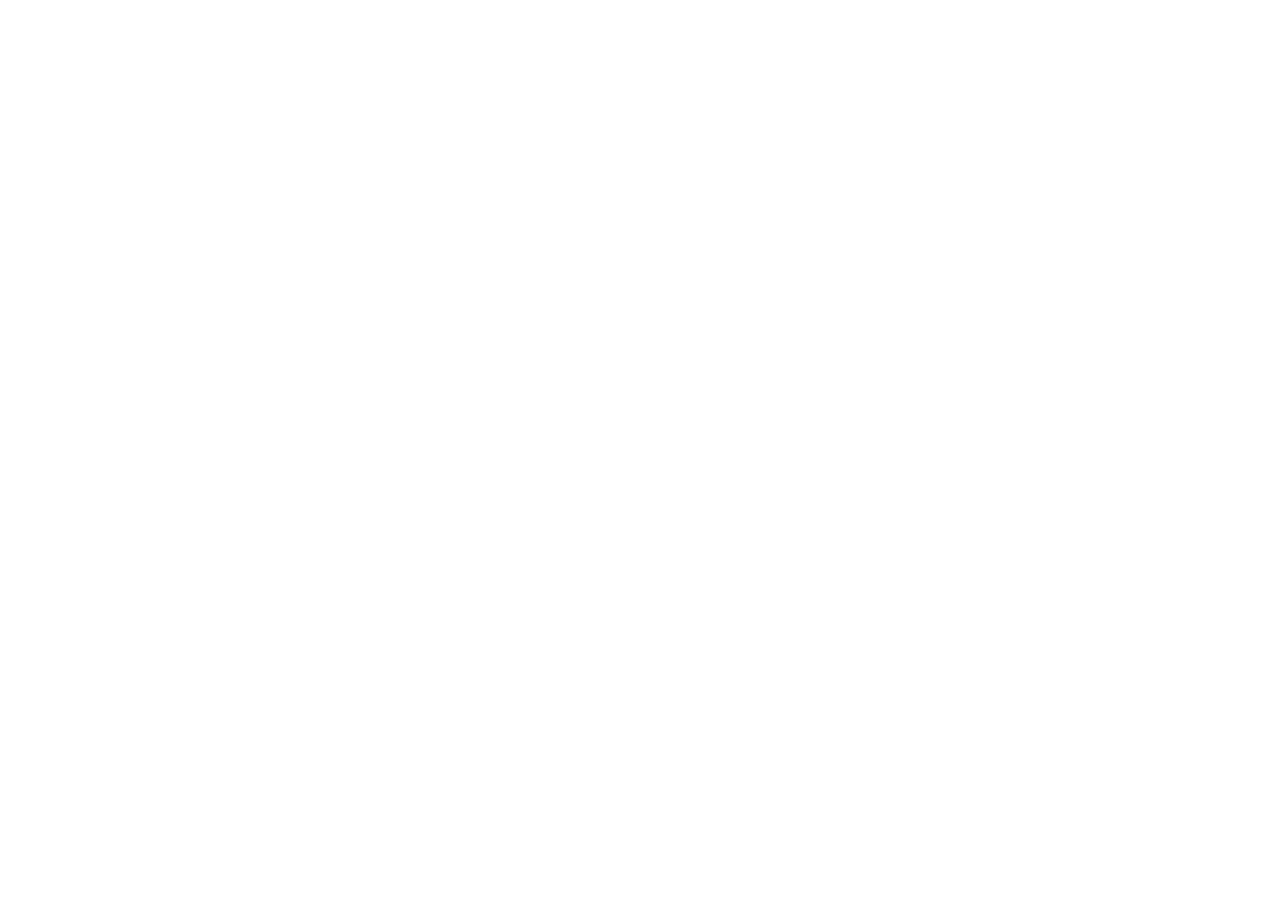
==== index.html @ 7d55d37f "COMMIT1:Initialisation du projet, creation de l'arborescence et des structures HTML" ====
<!DOCTYPE html>
<html lang="fr">
<head>
<meta charset="UTF-8">
<meta name="viewport" content="width=device-width, initial-scale=1.0">
<title>AfriConnectSmmit — Accueil</title>
<link rel="stylesheet" href="css/style.css">
</head>
<body>






































    

<link href="https://fonts.googleapis.com/css2?family=Poppins:wght@400;700&family=Roboto&display=swap"
rel="stylesheet">
 <link href="https://cdn.jsdelivr.net/npm/bootstrap-icons/font/bootstrap-icons.css" rel="stylesheet">
<script src="js/main.js"></script>

</body>
</html>
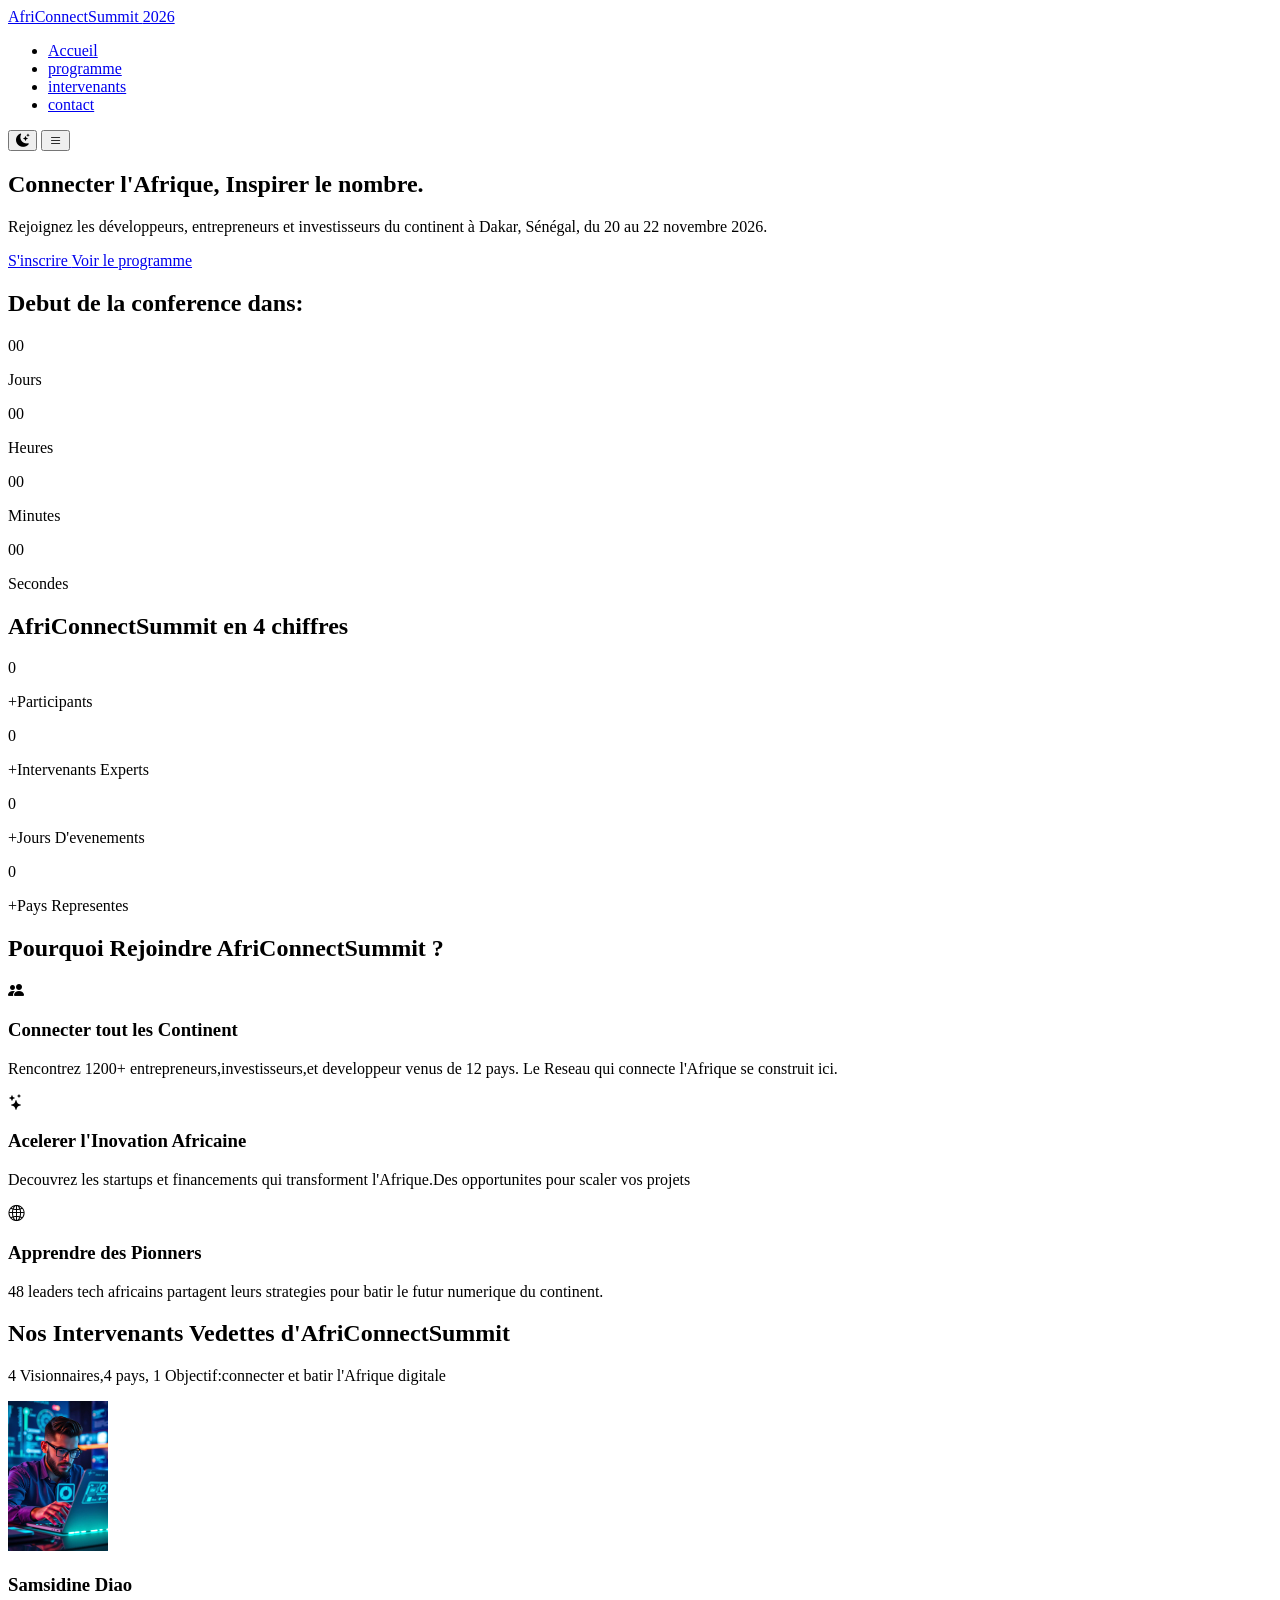
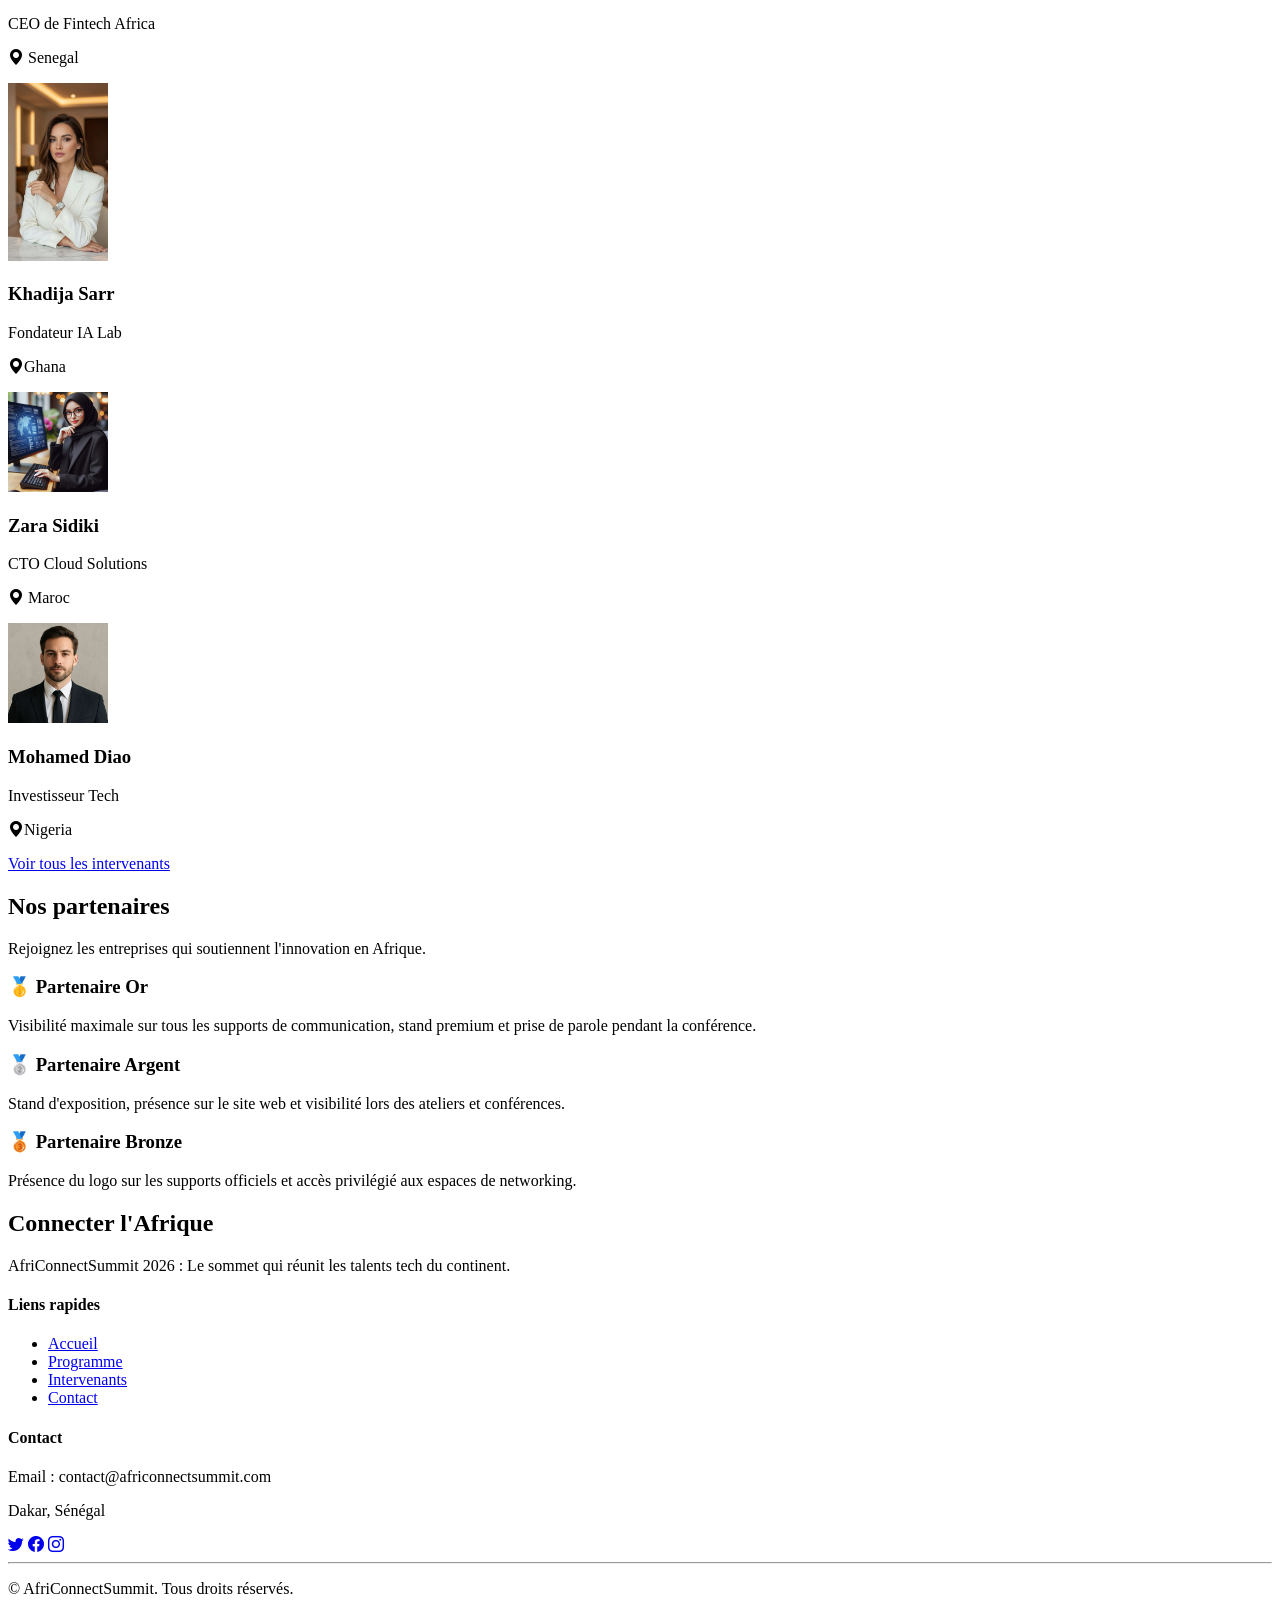
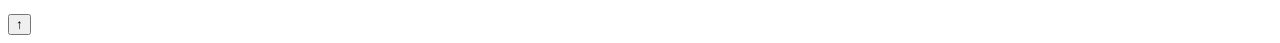
==== commit b6f50d96: "COMMIT2:structure complete des 4 pages HTML avec section et contenu texte" ====
--- a/index.html
+++ b/index.html
@@ -7,45 +7,238 @@
 <link rel="stylesheet" href="css/style.css">
 </head>
 <body>
-
-
-
-
-
-
-
-
-
-
-
-
-
-
-
-
-
-
-
-
-
-
-
-
-
-
-
-
-
-
-
-
-
-
-
-
-
-
-    
+        <!-- ================== HEADER ================= -->
+<header>
+        <!-- ===================NAVBAR================= -->
+    <nav class="navbar">
+                    <!-- logo -->
+        <a href="index.html" class="logo">
+            AfriConnectSummit <span>2026</span>
+        </a>
+            <!-- Menu de navigation  -->
+        <ul class="nav-link">
+            <li><a href="index.html">Accueil</a></li>
+            <li><a href="programme.html">programme</a></li>
+            <li><a href="intervenants.html">intervenants</a></li>
+            <li><a href="contact.html">contact</a></li>
+        </ul>
+            <!-- action  -->
+        <div class="nav-actions">
+                <!-- Bouton dark mode  -->
+                 <button id="theme-toggle" aria-label="changer le theme">
+                    <i class="bi bi-moon-stars-fill"></i>
+                 </button>
+                 <!-- Menu hamburger  -->
+
+                  <button class="menu-toggle" aria-label="Ouvrir le menu">
+                    <i class="bi bi-list"></i>
+                  </button>
+
+        </div>     
+    </nav>
+</header>
+
+<!-- ========================== HERO =============================== -->
+ <section class="hero">
+
+    <div class="hero-container">
+
+
+        <div class="hero-texte">
+
+            <h2>Connecter l'Afrique, Inspirer le nombre.</h2>
+
+            <p>
+                Rejoignez les développeurs, entrepreneurs et investisseurs
+                du continent à Dakar, Sénégal, du 20 au 22 novembre 2026.
+            </p>
+
+            <div class="hero-buttons">
+                <a href="contact.html" class="btn btn-primary">
+                    S'inscrire
+                </a>
+
+                <a href="programme.html" class="btn btn-secondary">
+                    Voir le programme
+                </a>
+            </div>
+
+        </div>
+
+    </div>
+
+</section>
+         <section class="countdown-section">
+          <!-- compte a rebours -->
+           <div class="countdown">
+            <h2>Debut de la conference dans:</h2>
+            <div class="countdown-container">
+                <div class="time-box">
+                    <span id="days">00</span>
+                    <p>Jours</p>
+                </div>
+                <div class="time-box">
+                    <span id="hours">00</span>
+                    <p>Heures</p>
+                </div>
+                <div class="time-box">
+                    <span id="minutes">00</span>
+                    <p>Minutes</p>
+                </div>
+                <div class="time-box">
+                    <span id="seconds">00</span>
+                    <p>Secondes</p>
+                </div>
+            </div>
+           </div>
+    </div>
+ </section>
+            <!-- ============================= chiffres cles ==================== -->
+ <section class="stats">
+    <h2>AfriConnectSummit en 4 chiffres</h2>
+    <div class="stats-container">
+        <div class="stat-item">
+            <span class="counter" data-target="1200">0</span>
+            <p>+Participants</p>
+        </div>
+        <div class="stat-item">
+            <span class="counter" data-target="48">0</span>
+            <p>+Intervenants Experts</p>
+        </div>
+        <div class="stat-item">
+            <span class="counter" data-target="3">0</span>
+            <p>+Jours D'evenements</p>
+        </div>
+        <div class="stat-item">
+            <span class="counter" data-target="12">0</span>
+            <p>+Pays Representes</p>
+        </div>
+    </div>
+ </section>
+        <!-- ==============  Pourquoi participer ============== -->
+<section class="why-join">
+    <h2>Pourquoi Rejoindre AfriConnectSummit ?</h2>
+    <div class="why-container">
+        
+        <div class="why-card">
+            <div class="icon"><i class="bi bi-people-fill"></i></div>
+            <h3>Connecter tout les Continent</h3>
+            <p>Rencontrez 1200+ entrepreneurs,investisseurs,et developpeur venus de 12 pays. Le Reseau qui connecte l'Afrique se construit ici.</p>
+        </div>
+        <div class="why-card">
+            <div class="icon"><i class="bi bi-stars"></i> </div>
+            <h3>Acelerer l'Inovation Africaine</h3>
+            <p>Decouvrez les startups et financements qui transforment l'Afrique.Des opportunites pour scaler vos projets</p>
+        </div>
+        <div class="why-card">
+            <div class="icon"><i  class="bi-globe2"></i></div>
+            <h3>Apprendre des Pionners</h3>
+            <p>48 leaders tech africains partagent leurs strategies pour batir le futur numerique du continent.</p>
+        </div>
+    </div>
+</section>
+    <!-- ===========================Section Intervenant  Vedettes ==================== -->
+     <section class="speakers">
+        <h2>Nos Intervenants Vedettes d'AfriConnectSummit</h2>
+        <p class="speackers-intro">4 Visionnaires,4 pays, 1 Objectif:connecter et batir l'Afrique digitale </p>
+        <div class="speackers-grid">
+
+            <div class="speakers-card">
+                <img src="images/avatar16.jpg" alt="Samsidine Diao" width="100">
+                <h3>Samsidine Diao</h3>
+                <p class="title">CEO de Fintech Africa</p>
+                <p ><i class="bi bi-geo-alt-fill" > </i>Senegal</p>
+            </div>
+
+             <div class="speakers-card">
+                <img src="images/avatar4.jpg" alt="Khadija Sarr" width="100">
+                <h3>Khadija Sarr</h3>
+                <p class="title">Fondateur IA Lab</p>                                              
+                <p ><i class="bi bi-geo-alt-fill "></i>Ghana</p>
+            </div>
+
+             <div class="speakers-card">
+                <img src="images/avatar3.jpg" alt="Zara Sidiki" width="100">
+                <h3>Zara Sidiki</h3>
+                <p class="title">CTO Cloud Solutions</p>
+                <p ><i class=" bi bi-geo-alt-fill"> </i>Maroc</p>
+            </div>
+
+             <div class="speakers-card">
+                <img src="images/avatar8.jpg" alt="Mohamed Diao" width="100">
+                <h3>Mohamed Diao</h3>
+                <p class="title">Investisseur Tech</p>
+                <p ><i class="  bi bi-geo-alt-fill" ></i>Nigeria</p>
+            </div>
+        </div>
+        <a href="intervenants.html" class="btn btn-primary">Voir tous les intervenants</a>
+     </section>
+        <!-- ===================== SPONSORS =============== -->
+<!-- ================= SPONSORS ================= -->
+
+<section class="sponsors">
+
+    <h2>Nos partenaires</h2>
+    <p>Rejoignez les entreprises qui soutiennent l'innovation en Afrique.</p>
+
+    <div class="sponsors-container">
+
+        <article class="sponsor-card gold">
+            <h3>🥇 Partenaire Or</h3>
+            <p>Visibilité maximale sur tous les supports de communication, stand premium et prise de parole pendant la conférence.</p>
+        </article>
+
+        <article class="sponsor-card silver">
+            <h3>🥈 Partenaire Argent</h3>
+            <p>Stand d'exposition, présence sur le site web et visibilité lors des ateliers et conférences.</p>
+        </article>
+
+        <article class="sponsor-card bronze">
+            <h3>🥉 Partenaire Bronze</h3>
+            <p>Présence du logo sur les supports officiels et accès privilégié aux espaces de networking.</p>
+        </article>
+
+    </div>
+
+</section>
+<footer class="footer">
+
+    <div class="footer-column">
+        <h2>Connecter l'Afrique</h2>
+        <p>
+            AfriConnectSummit 2026 : Le sommet qui réunit les talents tech du continent.
+        </p>
+    </div>
+
+    <div class="footer-column">
+        <h4>Liens rapides</h4>
+        <ul>
+            <li><a href="index.html">Accueil</a></li>
+            <li><a href="programme.html">Programme</a></li>
+            <li><a href="intervenants.html">Intervenants</a></li>
+            <li><a href="contact.html">Contact</a></li>
+        </ul>
+    </div>
+
+    <div class="footer-column">
+        <h4>Contact</h4>
+        <p>Email : contact@africonnectsummit.com</p>
+        <p>Dakar, Sénégal</p>
+
+        <a href="#"><i class="bi bi-twitter"></i></a>
+        <a href="#"><i class="bi bi-facebook"></i></a>
+        <a href="#"><i class="bi bi-instagram"></i></a>
+    </div>
+
+ <hr class="bg-secondary">
+      <p class="text-center small mb-0">
+        © <span id="year"></span> AfriConnectSummit. Tous droits réservés.
+      </p>
+
+</footer>
+<button id="topBtn">↑</button>
+
+
 
 <link href="https://fonts.googleapis.com/css2?family=Poppins:wght@400;700&family=Roboto&display=swap"
 rel="stylesheet">
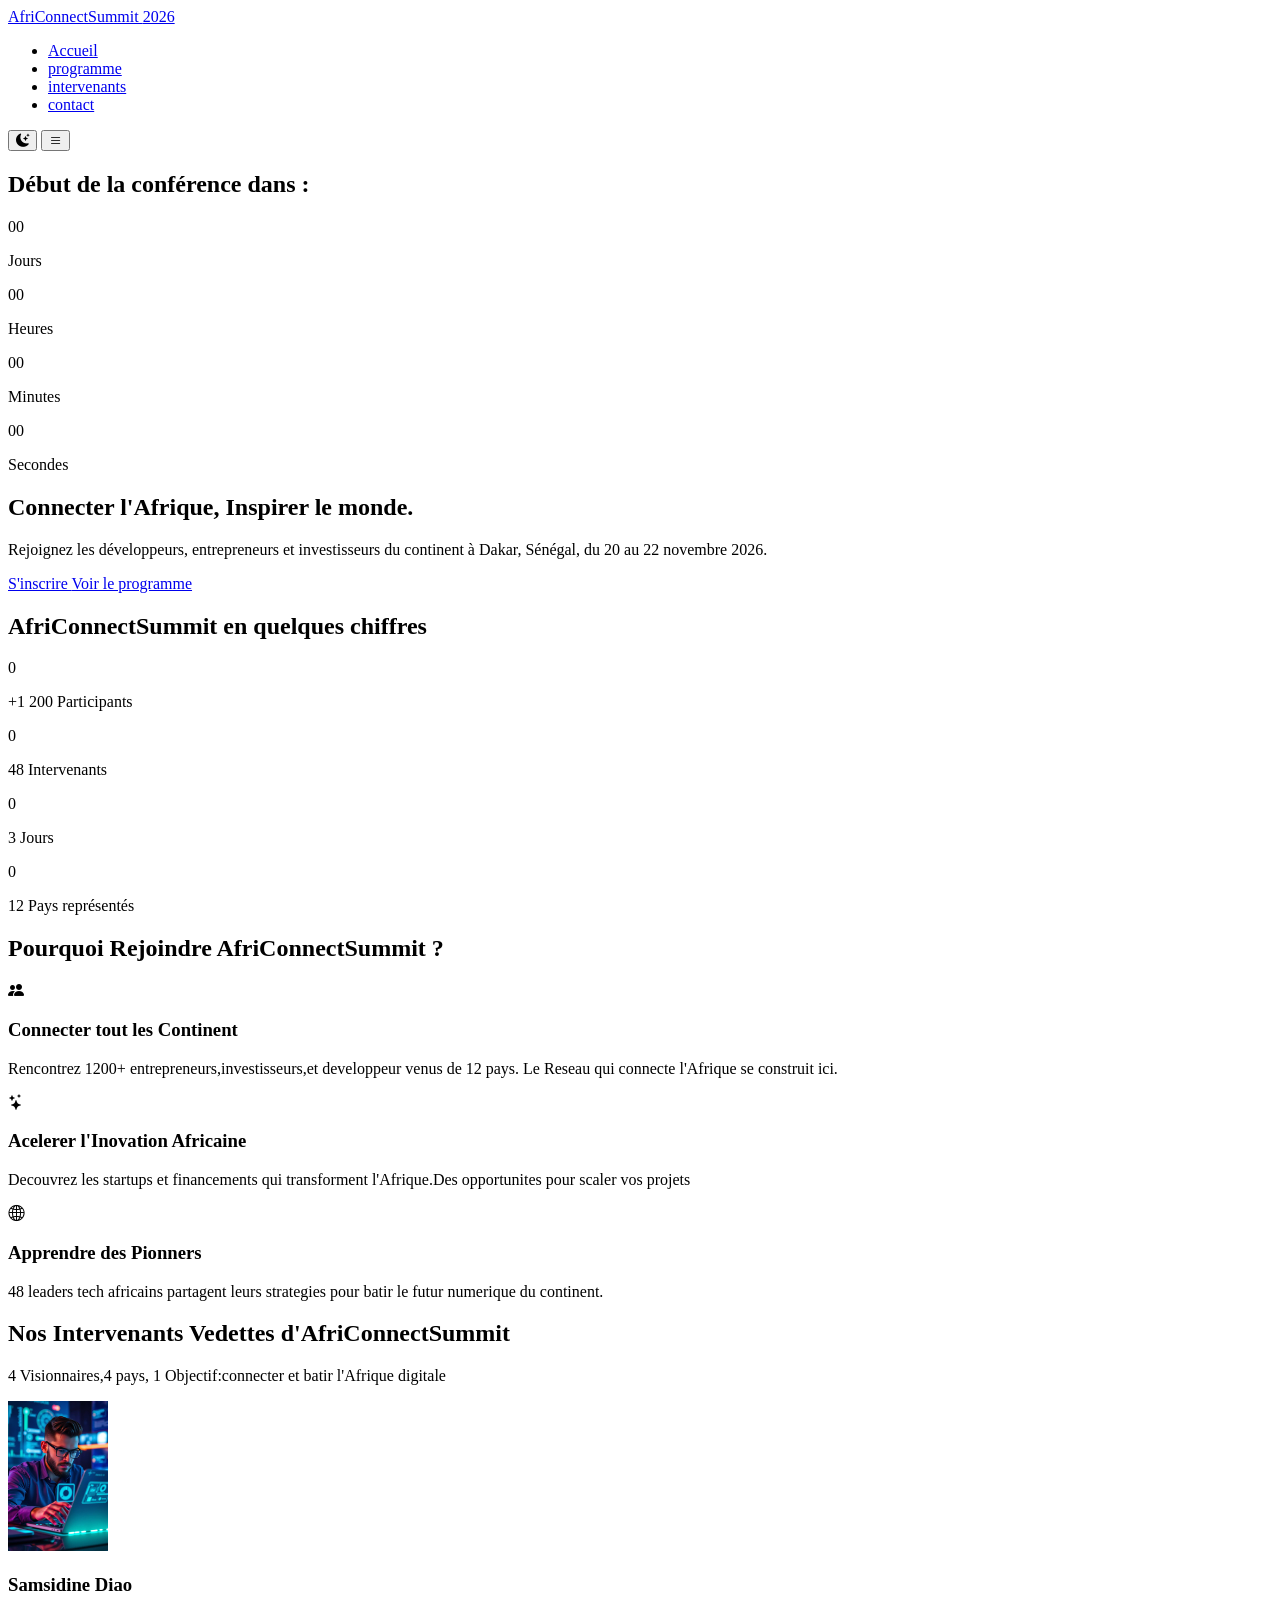
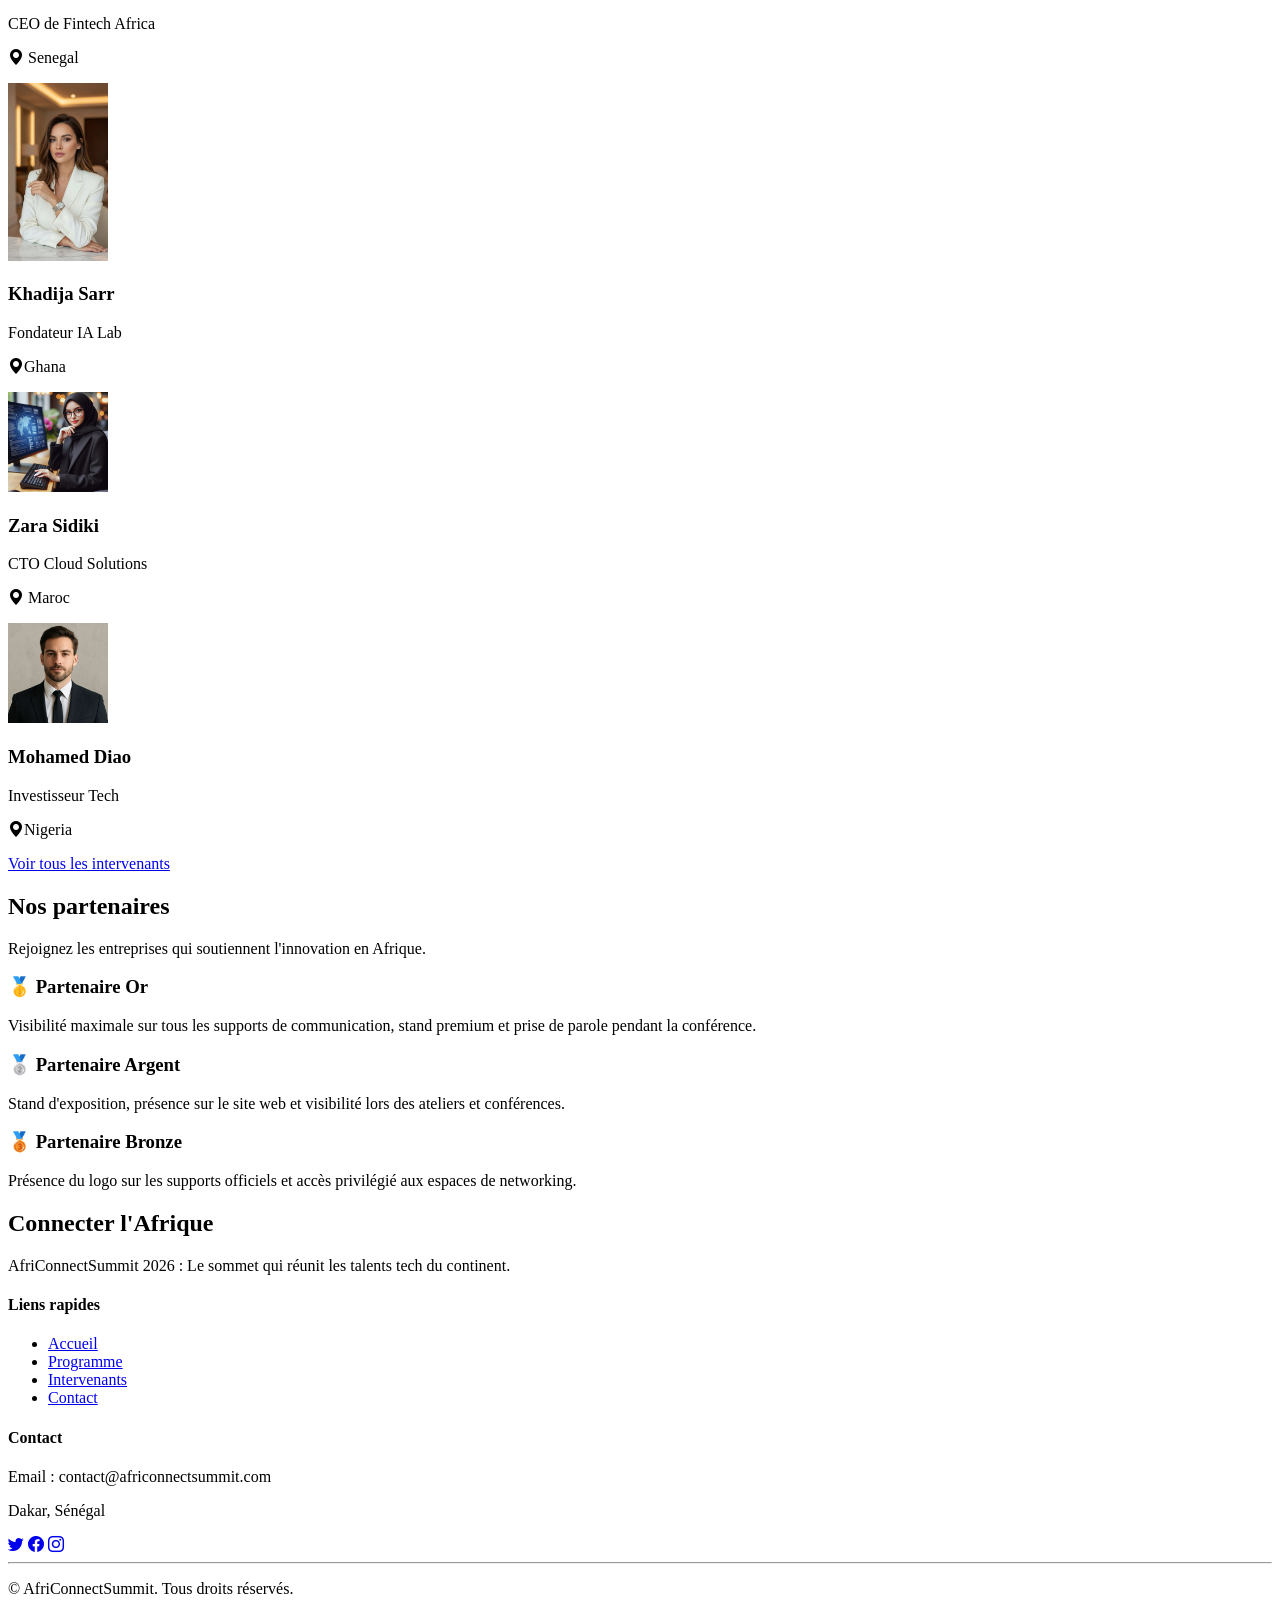
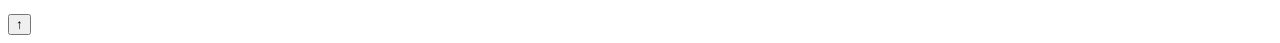
==== commit 65b587b7: "COMMITS2:Structure HTML complete des 4 pages" ====
--- a/index.html
+++ b/index.html
@@ -43,10 +43,41 @@
 
     <div class="hero-container">
 
-
+        <!-- Compteur -->
+        <div class="countdown">
+
+            <h2>Début de la conférence dans :</h2>
+
+            <div class="countdown-container">
+
+                <div class="time-box">
+                    <span id="days">00</span>
+                    <p>Jours</p>
+                </div>
+
+                <div class="time-box">
+                    <span id="hours">00</span>
+                    <p>Heures</p>
+                </div>
+
+                <div class="time-box">
+                    <span id="minutes">00</span>
+                    <p>Minutes</p>
+                </div>
+
+                <div class="time-box">
+                    <span id="seconds">00</span>
+                    <p>Secondes</p>
+                </div>
+
+            </div>
+
+        </div>
+
+        <!-- Texte -->
         <div class="hero-texte">
 
-            <h2>Connecter l'Afrique, Inspirer le nombre.</h2>
+            <h2>Connecter l'Afrique, Inspirer le monde.</h2>
 
             <p>
                 Rejoignez les développeurs, entrepreneurs et investisseurs
@@ -54,6 +85,7 @@
             </p>
 
             <div class="hero-buttons">
+
                 <a href="contact.html" class="btn btn-primary">
                     S'inscrire
                 </a>
@@ -61,60 +93,44 @@
                 <a href="programme.html" class="btn btn-secondary">
                     Voir le programme
                 </a>
-            </div>
-
-        </div>
-
-    </div>
-
-</section>
-         <section class="countdown-section">
-          <!-- compte a rebours -->
-           <div class="countdown">
-            <h2>Debut de la conference dans:</h2>
-            <div class="countdown-container">
-                <div class="time-box">
-                    <span id="days">00</span>
-                    <p>Jours</p>
-                </div>
-                <div class="time-box">
-                    <span id="hours">00</span>
-                    <p>Heures</p>
-                </div>
-                <div class="time-box">
-                    <span id="minutes">00</span>
-                    <p>Minutes</p>
-                </div>
-                <div class="time-box">
-                    <span id="seconds">00</span>
-                    <p>Secondes</p>
-                </div>
-            </div>
-           </div>
-    </div>
- </section>
-            <!-- ============================= chiffres cles ==================== -->
- <section class="stats">
-    <h2>AfriConnectSummit en 4 chiffres</h2>
+
+            </div>
+
+        </div>
+
+    </div>
+
+</section>
+<!-- ===================== CHIFFRES CLÉS ===================== -->
+<section class="stats">
+
+    <h2>AfriConnectSummit en quelques chiffres</h2>
+
     <div class="stats-container">
+
         <div class="stat-item">
             <span class="counter" data-target="1200">0</span>
-            <p>+Participants</p>
-        </div>
+            <p>+1 200 Participants</p>
+        </div>
+
         <div class="stat-item">
             <span class="counter" data-target="48">0</span>
-            <p>+Intervenants Experts</p>
-        </div>
+            <p>48 Intervenants</p>
+        </div>
+
         <div class="stat-item">
             <span class="counter" data-target="3">0</span>
-            <p>+Jours D'evenements</p>
-        </div>
+            <p>3 Jours</p>
+        </div>
+
         <div class="stat-item">
             <span class="counter" data-target="12">0</span>
-            <p>+Pays Representes</p>
-        </div>
-    </div>
- </section>
+            <p>12 Pays représentés</p>
+        </div>
+
+    </div>
+
+</section>
         <!-- ==============  Pourquoi participer ============== -->
 <section class="why-join">
     <h2>Pourquoi Rejoindre AfriConnectSummit ?</h2>
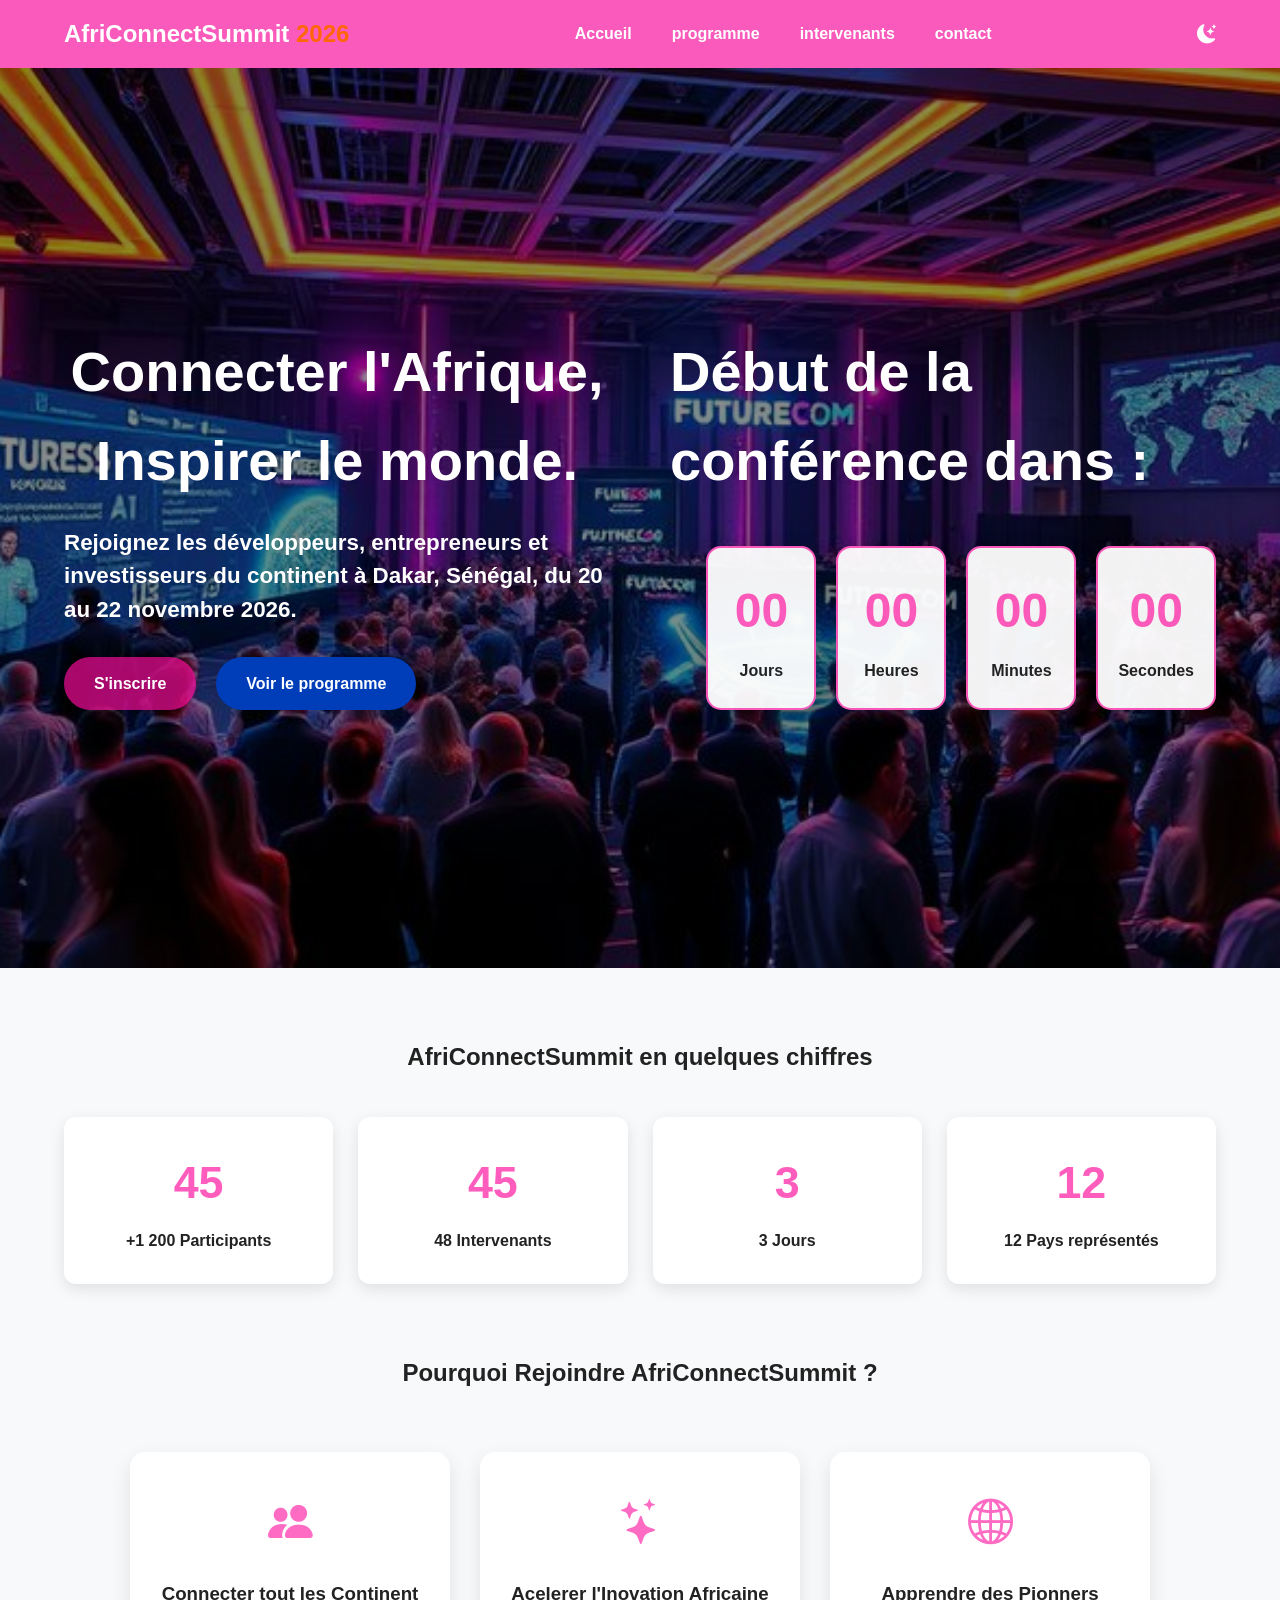
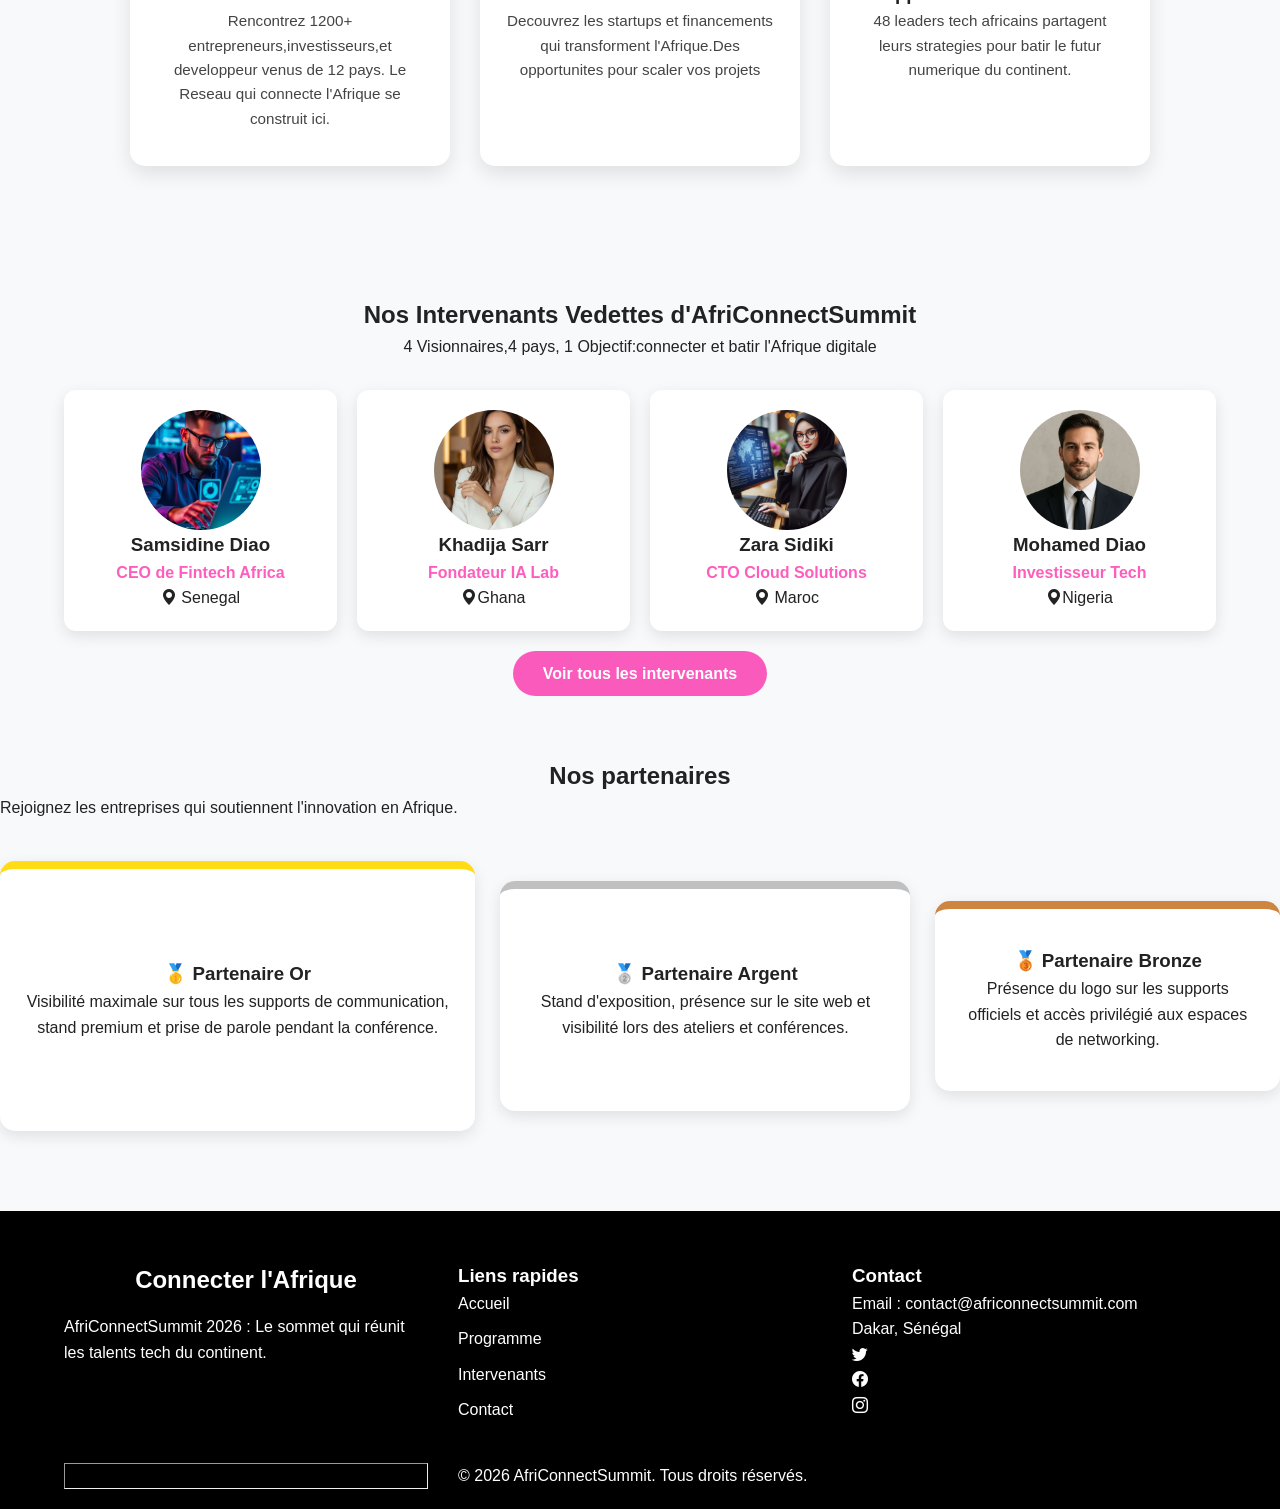
==== commit c2ea701b: "COMMIT8:Message : Finalisation : corrections responsive, optimisation du code et commentaires" ====
--- a/index.html
+++ b/index.html
@@ -1,160 +1,164 @@
 <!DOCTYPE html>
 <html lang="fr">
+
 <head>
-<meta charset="UTF-8">
-<meta name="viewport" content="width=device-width, initial-scale=1.0">
-<title>AfriConnectSmmit — Accueil</title>
-<link rel="stylesheet" href="css/style.css">
+    <meta charset="UTF-8">
+    <meta name="viewport" content="width=device-width, initial-scale=1.0">
+    <title>AfriConnectSmmit — Accueil</title>
+    <link rel="stylesheet" href="css/style.css">
 </head>
+
 <body>
-        <!-- ================== HEADER ================= -->
-<header>
+    <!-- ================== HEADER ================= -->
+    <header>
         <!-- ===================NAVBAR================= -->
-    <nav class="navbar">
-                    <!-- logo -->
-        <a href="index.html" class="logo">
-            AfriConnectSummit <span>2026</span>
-        </a>
+        <nav class="navbar">
+            <!-- logo -->
+            <a href="index.html" class="logo">
+                AfriConnectSummit <span>2026</span>
+            </a>
             <!-- Menu de navigation  -->
-        <ul class="nav-link">
-            <li><a href="index.html">Accueil</a></li>
-            <li><a href="programme.html">programme</a></li>
-            <li><a href="intervenants.html">intervenants</a></li>
-            <li><a href="contact.html">contact</a></li>
-        </ul>
+            <ul class="nav-link">
+                <li><a href="index.html">Accueil</a></li>
+                <li><a href="programme.html">programme</a></li>
+                <li><a href="intervenants.html">intervenants</a></li>
+                <li><a href="contact.html">contact</a></li>
+            </ul>
             <!-- action  -->
-        <div class="nav-actions">
+            <div class="nav-actions">
                 <!-- Bouton dark mode  -->
-                 <button id="theme-toggle" aria-label="changer le theme">
+                <button id="theme-toggle" aria-label="changer le theme">
                     <i class="bi bi-moon-stars-fill"></i>
-                 </button>
-                 <!-- Menu hamburger  -->
-
-                  <button class="menu-toggle" aria-label="Ouvrir le menu">
+                </button>
+                <!-- Menu hamburger  -->
+
+                <button class="menu-toggle" aria-label="Ouvrir le menu">
                     <i class="bi bi-list"></i>
-                  </button>
-
-        </div>     
-    </nav>
-</header>
-
-<!-- ========================== HERO =============================== -->
- <section class="hero">
-
-    <div class="hero-container">
-
-        <!-- Compteur -->
-        <div class="countdown">
-
-            <h2>Début de la conférence dans :</h2>
-
-            <div class="countdown-container">
-
-                <div class="time-box">
-                    <span id="days">00</span>
-                    <p>Jours</p>
+                </button>
+
+            </div>
+        </nav>
+    </header>
+
+    <!-- ========================== HERO =============================== -->
+    <section class="hero">
+
+        <div class="hero-container">
+
+            <!-- Compteur -->
+            <div class="countdown">
+
+                <h1>Début de la conférence dans :</h1>
+
+                <div class="countdown-container">
+
+                    <div class="time-box">
+                        <span id="days">00</span>
+                        <p>Jours</p>
+                    </div>
+
+                    <div class="time-box">
+                        <span id="hours">00</span>
+                        <p>Heures</p>
+                    </div>
+
+                    <div class="time-box">
+                        <span id="minutes">00</span>
+                        <p>Minutes</p>
+                    </div>
+
+                    <div class="time-box">
+                        <span id="seconds">00</span>
+                        <p>Secondes</p>
+                    </div>
+
                 </div>
 
-                <div class="time-box">
-                    <span id="hours">00</span>
-                    <p>Heures</p>
+            </div>
+
+            <!-- Texte -->
+            <div class="hero-texte">
+
+                <h2>Connecter l'Afrique, Inspirer le monde.</h2>
+
+                <p>
+                    Rejoignez les développeurs, entrepreneurs et investisseurs
+                    du continent à Dakar, Sénégal, du 20 au 22 novembre 2026.
+                </p>
+
+                <div class="hero-buttons">
+
+                    <a href="contact.html" class="btn btn-primary">
+                        S'inscrire
+                    </a>
+
+                    <a href="programme.html" class="btn btn-secondary">
+                        Voir le programme
+                    </a>
+
                 </div>
 
-                <div class="time-box">
-                    <span id="minutes">00</span>
-                    <p>Minutes</p>
-                </div>
-
-                <div class="time-box">
-                    <span id="seconds">00</span>
-                    <p>Secondes</p>
-                </div>
-
-            </div>
-
-        </div>
-
-        <!-- Texte -->
-        <div class="hero-texte">
-
-            <h2>Connecter l'Afrique, Inspirer le monde.</h2>
-
-            <p>
-                Rejoignez les développeurs, entrepreneurs et investisseurs
-                du continent à Dakar, Sénégal, du 20 au 22 novembre 2026.
-            </p>
-
-            <div class="hero-buttons">
-
-                <a href="contact.html" class="btn btn-primary">
-                    S'inscrire
-                </a>
-
-                <a href="programme.html" class="btn btn-secondary">
-                    Voir le programme
-                </a>
-
-            </div>
-
-        </div>
-
-    </div>
-
-</section>
-<!-- ===================== CHIFFRES CLÉS ===================== -->
-<section class="stats">
-
-    <h2>AfriConnectSummit en quelques chiffres</h2>
-
-    <div class="stats-container">
-
-        <div class="stat-item">
-            <span class="counter" data-target="1200">0</span>
-            <p>+1 200 Participants</p>
-        </div>
-
-        <div class="stat-item">
-            <span class="counter" data-target="48">0</span>
-            <p>48 Intervenants</p>
-        </div>
-
-        <div class="stat-item">
-            <span class="counter" data-target="3">0</span>
-            <p>3 Jours</p>
-        </div>
-
-        <div class="stat-item">
-            <span class="counter" data-target="12">0</span>
-            <p>12 Pays représentés</p>
-        </div>
-
-    </div>
-
-</section>
-        <!-- ==============  Pourquoi participer ============== -->
-<section class="why-join">
-    <h2>Pourquoi Rejoindre AfriConnectSummit ?</h2>
-    <div class="why-container">
-        
-        <div class="why-card">
-            <div class="icon"><i class="bi bi-people-fill"></i></div>
-            <h3>Connecter tout les Continent</h3>
-            <p>Rencontrez 1200+ entrepreneurs,investisseurs,et developpeur venus de 12 pays. Le Reseau qui connecte l'Afrique se construit ici.</p>
-        </div>
-        <div class="why-card">
-            <div class="icon"><i class="bi bi-stars"></i> </div>
-            <h3>Acelerer l'Inovation Africaine</h3>
-            <p>Decouvrez les startups et financements qui transforment l'Afrique.Des opportunites pour scaler vos projets</p>
-        </div>
-        <div class="why-card">
-            <div class="icon"><i  class="bi-globe2"></i></div>
-            <h3>Apprendre des Pionners</h3>
-            <p>48 leaders tech africains partagent leurs strategies pour batir le futur numerique du continent.</p>
-        </div>
-    </div>
-</section>
+            </div>
+
+        </div>
+
+    </section>
+    <!-- ===================== CHIFFRES CLÉS ===================== -->
+    <section class="stats">
+
+        <h2>AfriConnectSummit en quelques chiffres</h2>
+
+        <div class="stats-container">
+
+            <div class="stat-item">
+                <span class="counter" data-target="1200">0</span>
+                <p>+1 200 Participants</p>
+            </div>
+
+            <div class="stat-item">
+                <span class="counter" data-target="48">0</span>
+                <p>48 Intervenants</p>
+            </div>
+
+            <div class="stat-item">
+                <span class="counter" data-target="3">0</span>
+                <p>3 Jours</p>
+            </div>
+
+            <div class="stat-item">
+                <span class="counter" data-target="12">0</span>
+                <p>12 Pays représentés</p>
+            </div>
+
+        </div>
+
+    </section>
+    <!-- ==============  Pourquoi participer ============== -->
+    <section class="why-join">
+        <h2>Pourquoi Rejoindre AfriConnectSummit ?</h2>
+        <div class="why-container">
+
+            <div class="why-card">
+                <div class="icon"><i class="bi bi-people-fill"></i></div>
+                <h3>Connecter tout les Continent</h3>
+                <p>Rencontrez 1200+ entrepreneurs,investisseurs,et developpeur venus de 12 pays. Le Reseau qui connecte
+                    l'Afrique se construit ici.</p>
+            </div>
+            <div class="why-card">
+                <div class="icon"><i class="bi bi-stars"></i> </div>
+                <h3>Acelerer l'Inovation Africaine</h3>
+                <p>Decouvrez les startups et financements qui transforment l'Afrique.Des opportunites pour scaler vos
+                    projets</p>
+            </div>
+            <div class="why-card">
+                <div class="icon"><i class="bi-globe2"></i></div>
+                <h3>Apprendre des Pionners</h3>
+                <p>48 leaders tech africains partagent leurs strategies pour batir le futur numerique du continent.</p>
+            </div>
+        </div>
+    </section>
     <!-- ===========================Section Intervenant  Vedettes ==================== -->
-     <section class="speakers">
+    <section class="speakers">
         <h2>Nos Intervenants Vedettes d'AfriConnectSummit</h2>
         <p class="speackers-intro">4 Visionnaires,4 pays, 1 Objectif:connecter et batir l'Afrique digitale </p>
         <div class="speackers-grid">
@@ -163,103 +167,108 @@
                 <img src="images/avatar16.jpg" alt="Samsidine Diao" width="100">
                 <h3>Samsidine Diao</h3>
                 <p class="title">CEO de Fintech Africa</p>
-                <p ><i class="bi bi-geo-alt-fill" > </i>Senegal</p>
-            </div>
-
-             <div class="speakers-card">
+                <p><i class="bi bi-geo-alt-fill"> </i>Senegal</p>
+            </div>
+
+            <div class="speakers-card">
                 <img src="images/avatar4.jpg" alt="Khadija Sarr" width="100">
                 <h3>Khadija Sarr</h3>
-                <p class="title">Fondateur IA Lab</p>                                              
-                <p ><i class="bi bi-geo-alt-fill "></i>Ghana</p>
-            </div>
-
-             <div class="speakers-card">
+                <p class="title">Fondateur IA Lab</p>
+                <p><i class="bi bi-geo-alt-fill "></i>Ghana</p>
+            </div>
+
+            <div class="speakers-card">
                 <img src="images/avatar3.jpg" alt="Zara Sidiki" width="100">
                 <h3>Zara Sidiki</h3>
                 <p class="title">CTO Cloud Solutions</p>
-                <p ><i class=" bi bi-geo-alt-fill"> </i>Maroc</p>
-            </div>
-
-             <div class="speakers-card">
+                <p><i class=" bi bi-geo-alt-fill"> </i>Maroc</p>
+            </div>
+
+            <div class="speakers-card">
                 <img src="images/avatar8.jpg" alt="Mohamed Diao" width="100">
                 <h3>Mohamed Diao</h3>
                 <p class="title">Investisseur Tech</p>
-                <p ><i class="  bi bi-geo-alt-fill" ></i>Nigeria</p>
+                <p><i class="  bi bi-geo-alt-fill"></i>Nigeria</p>
             </div>
         </div>
         <a href="intervenants.html" class="btn btn-primary">Voir tous les intervenants</a>
-     </section>
-        <!-- ===================== SPONSORS =============== -->
-<!-- ================= SPONSORS ================= -->
-
-<section class="sponsors">
-
-    <h2>Nos partenaires</h2>
-    <p>Rejoignez les entreprises qui soutiennent l'innovation en Afrique.</p>
-
-    <div class="sponsors-container">
-
-        <article class="sponsor-card gold">
-            <h3>🥇 Partenaire Or</h3>
-            <p>Visibilité maximale sur tous les supports de communication, stand premium et prise de parole pendant la conférence.</p>
-        </article>
-
-        <article class="sponsor-card silver">
-            <h3>🥈 Partenaire Argent</h3>
-            <p>Stand d'exposition, présence sur le site web et visibilité lors des ateliers et conférences.</p>
-        </article>
-
-        <article class="sponsor-card bronze">
-            <h3>🥉 Partenaire Bronze</h3>
-            <p>Présence du logo sur les supports officiels et accès privilégié aux espaces de networking.</p>
-        </article>
-
-    </div>
-
-</section>
-<footer class="footer">
-
-    <div class="footer-column">
-        <h2>Connecter l'Afrique</h2>
-        <p>
-            AfriConnectSummit 2026 : Le sommet qui réunit les talents tech du continent.
+    </section>
+    <!-- ===================== SPONSORS =============== -->
+    <!-- ================= SPONSORS ================= -->
+
+    <section class="sponsors">
+
+        <h2>Nos partenaires</h2>
+        <p>Rejoignez les entreprises qui soutiennent l'innovation en Afrique.</p>
+
+        <div class="sponsors-container">
+
+            <article class="sponsor-card gold">
+                <h3>🥇 Partenaire Or</h3>
+                <p>Visibilité maximale sur tous les supports de communication, stand premium et prise de parole pendant
+                    la conférence.</p>
+            </article>
+
+            <article class="sponsor-card silver">
+                <h3>🥈 Partenaire Argent</h3>
+                <p>Stand d'exposition, présence sur le site web et visibilité lors des ateliers et conférences.</p>
+            </article>
+
+            <article class="sponsor-card bronze">
+                <h3>🥉 Partenaire Bronze</h3>
+                <p>Présence du logo sur les supports officiels et accès privilégié aux espaces de networking.</p>
+            </article>
+
+        </div>
+
+    </section>
+    <!-- footer  -->
+    <footer class="footer">
+
+        <div class="footer-column">
+            <h2>Connecter l'Afrique</h2>
+            <p>
+                AfriConnectSummit 2026 : Le sommet qui réunit les talents tech du continent.
+            </p>
+        </div>
+
+        <div class="footer-column">
+            <h3>Liens rapides</h3>
+            <ul>
+                <li><a href="index.html">Accueil</a></li>
+                <li><a href="programme.html">Programme</a></li>
+                <li><a href="intervenants.html">Intervenants</a></li>
+                <li><a href="contact.html">Contact</a></li>
+            </ul>
+        </div>
+
+        <div class="footer-column">
+            <h3>Contact</h3>
+            <p>Email : contact@africonnectsummit.com</p>
+            <p>Dakar, Sénégal</p>
+
+            <a href="#"><i class="bi bi-twitter"></i></a>
+            <a href="#"><i class="bi bi-facebook"></i></a>
+            <a href="#"><i class="bi bi-instagram"></i></a>
+        </div>
+
+        <hr class="bg-secondary">
+        <p class="text-center small mb-0">
+            © <span id="year"></span> AfriConnectSummit. Tous droits réservés.
         </p>
-    </div>
-
-    <div class="footer-column">
-        <h4>Liens rapides</h4>
-        <ul>
-            <li><a href="index.html">Accueil</a></li>
-            <li><a href="programme.html">Programme</a></li>
-            <li><a href="intervenants.html">Intervenants</a></li>
-            <li><a href="contact.html">Contact</a></li>
-        </ul>
-    </div>
-
-    <div class="footer-column">
-        <h4>Contact</h4>
-        <p>Email : contact@africonnectsummit.com</p>
-        <p>Dakar, Sénégal</p>
-
-        <a href="#"><i class="bi bi-twitter"></i></a>
-        <a href="#"><i class="bi bi-facebook"></i></a>
-        <a href="#"><i class="bi bi-instagram"></i></a>
-    </div>
-
- <hr class="bg-secondary">
-      <p class="text-center small mb-0">
-        © <span id="year"></span> AfriConnectSummit. Tous droits réservés.
-      </p>
-
-</footer>
-<button id="topBtn">↑</button>
-
-
-
-<link href="https://fonts.googleapis.com/css2?family=Poppins:wght@400;700&family=Roboto&display=swap"
-rel="stylesheet">
- <link href="https://cdn.jsdelivr.net/npm/bootstrap-icons/font/bootstrap-icons.css" rel="stylesheet">
-<script src="js/main.js"></script>
+
+    </footer>
+    <!-- Bouton en  remonte haut -->
+
+    <button id="topBtn">↑</button>
+
+
+
+    <link href="https://fonts.googleapis.com/css2?family=Poppins:wght@400;700&family=Roboto&display=swap"
+        rel="stylesheet">
+    <link href="https://cdn.jsdelivr.net/npm/bootstrap-icons/font/bootstrap-icons.css" rel="stylesheet">
+    <script src="js/main.js"></script>
 
 </body>
+
 </html>
--- a/css/style.css
+++ b/css/style.css
@@ -0,0 +1,972 @@
+/* ================= COMMIT 3 ================= */
+
+/*================ VARIABLES ================*/
+:root{
+    
+    --primary:#fd0d9dab;
+    --secondary:#003db8;
+    --accent:#ff6607;
+    --dark:#222;
+    --light:#f8f9fa;
+    --white:#fff;
+    --radius:12px;
+    --shadow:0 5px 15px rgba(0,0,0,.1);
+
+}
+
+/*================ RESET ================*/
+  /* reset universel: enleve les marges par defaut du navigateur */
+*{
+    margin:0;
+    padding:0;
+    box-sizing:border-box;  /* width/height inclut padding plus border  */
+}
+
+body{
+    font-family:'Roboto',sans-serif;
+    background:var(--light);
+    color:var(--dark);
+    line-height:1.6;
+}
+
+h1,h2,h3{
+    font-family:'Poppins',sans-serif;
+}
+
+h2{
+    text-align:center;
+}
+
+img{
+    max-width:100%; /* rend les images responsives */
+    display:block;
+}
+
+a{
+    text-decoration:none;
+}
+
+/*================ NAVBAR ================*/
+
+.navbar{
+    display:flex; /* passe en flexbox */
+    justify-content:space-between; /* logo a gauche,menu a droite */
+    align-items:center;
+    background:var(--primary);
+    padding:15px 5%;
+}
+
+.nav-link{
+    display:flex;
+    align-items:center;
+    list-style:none;
+    gap:20px;
+}
+
+.logo{
+    color:var(--white);
+    font-size:1.5rem;
+    font-weight:bold;
+}
+
+.logo span{
+    color:var(--accent);
+}
+
+.logo-date{
+    font-size:.8rem;
+}
+
+.nav-link li{
+    list-style:none;
+}
+
+.nav-link a{
+    color:var(--white);
+    margin-left:20px;
+    font-weight:600;
+    transition:.3s; /* animation fluiede de 0.3s au hover  */
+}
+
+.nav-link a:hover{
+    color:var(--accent);
+}
+
+.nav-actions{
+    display:flex;
+    gap:10px;
+}
+
+.nav-actions button{
+    border:none;
+    background:transparent;
+    color:#fff;
+    font-size:1.2rem;
+    cursor:pointer;
+}
+
+/* Desktop */
+.menu-toggle{
+    display:none;
+    background:none;
+    border:none;
+    font-size:1.8rem;
+    cursor:pointer;
+}
+
+/* Mobile / tablette */
+@media(max-width:992px){
+
+    .menu-toggle{
+        display:block;
+    }
+
+    .nav-link{
+        display:none;
+    }
+}
+/*================ HERO ACCUEIL ================*/
+
+.hero{
+    background:url("../images/hero.jpg") center center/cover no-repeat;
+    /* shorthand:images centre,couvre tout le bloc , ne se repete pas  */
+    min-height:100vh;  /* prend 100% de la hauteur de l'ecran */
+    position:relative;
+    overflow:hidden;
+    display:flex;
+    align-items:center;
+}
+
+.hero::before{
+    content:"";
+    position:absolute;
+    inset:0;
+    background:rgba(0, 0, 0, 0.45);
+}
+.hero-container{
+    position:relative;
+    z-index:2;  /* z-index plus haut que : before  */
+    width:100%;
+    padding:0 5%;
+
+    display:flex;
+    justify-content:space-between;
+    align-items:center;
+    gap:60px;
+}
+
+
+ .hero-texte{
+    order:1;
+    flex:1;
+    max-width:600px;
+    color:#fff;
+}
+
+
+.hero-texte h2,h1{
+    font-size:3.5rem;
+    margin-bottom:20px;
+    color:#fff;
+}
+.hero-texte p{
+    font-size: 1.4rem;
+    font-weight: 700;
+    line-height: 1.5;
+    margin-bottom: 30px;
+}
+
+.hero-buttons{
+    display:flex;
+    gap:20px;
+}
+
+.btn{
+    padding:14px 30px; /* bouton gros et cliquable */
+    border-radius:30px;
+    color:#fff;
+    font-weight:bold;
+    transition:.3s;
+}
+
+.btn-primary{
+    background:var(--primary);
+}
+
+.btn-secondary{
+    background:var(--secondary);
+}
+
+.btn:hover{
+    transform:translateY(-5px);
+}
+
+/*================ COMPTEUR ================*/
+
+
+
+ .countdown{
+    order:2;
+    flex:1;
+    display:flex;
+    flex-direction:column;
+    align-items:flex-end;
+}
+
+.countdown h2{
+    color:#fff;
+    text-align:left;
+    margin-bottom:25px;
+    font-size:2rem;
+    font-weight:bold;
+    text-shadow:2px 2px 8px rgba(0,0,0,.6);
+}
+
+.countdown-container{
+    display:flex;
+    gap:20px;
+    margin-top:20px;
+    flex-wrap:wrap;   /* passe a la ligne sur petit ecrant */
+    justify-content:flex-start;
+}
+
+.time-box{
+    background:rgba(255,255,255,.95);
+    padding:25px 20px;
+    border-radius:15px;
+    box-shadow:0 8px 20px rgba(0,0,0,.35);
+    min-width:110px;
+    text-align:center;
+    border:2px solid var(--primary);
+}
+
+.time-box span{
+    display:block;
+    font-size:3rem;
+    font-weight:bold;
+    color:var(--primary);
+}
+.time-box p{
+    margin-top:8px;
+    font-size:1rem;
+    font-weight:bold;
+    color:var(--dark);
+}
+/*================ CHIFFRES CLÉS ================*/
+
+.stats{
+    padding:70px 5%;
+    background:var(--light);  /* fond grix clair */
+    text-align:center;
+}
+
+.stats h2{
+    margin-bottom:40px;
+    color:var(--dark);
+}
+
+.stats-container{
+    display:grid;
+    grid-template-columns:repeat(4,1fr);
+    gap:25px;
+}
+
+.stat-item{
+    background:var(--white);
+    padding:30px 20px;
+    border-radius:var(--radius);
+    box-shadow:var(--shadow);
+    transition:.3s;
+}
+
+.stat-item:hover{
+    transform:translateY(-8px);   /* monte la carte au survol */
+    border-top:5px solid var(--primary);
+}
+
+.counter{
+    display:block;
+    font-size:2.8rem;
+    font-weight:bold;
+    color:var(--primary);
+    margin-bottom:10px;
+}
+
+.stat-item p{
+    font-size:1rem;
+    font-weight:600;
+    color:var(--dark);
+}
+
+/*================ RESPONSIVE ================*/
+/* tablette:2 colonne au lieu de 4 */
+@media(max-width:992px){
+
+    .stats-container{
+        grid-template-columns:repeat(2,1fr);
+    }
+
+}
+
+@media(max-width:576px){
+
+    .stats-container{
+        grid-template-columns:1fr;
+    }
+
+}
+@media (max-width:768px){
+
+    .hero-container{
+        flex-direction:column;
+        text-align:center;
+    }
+
+    .hero-texte{
+        order:1;
+    }
+
+    .countdown{
+        order:2;
+        align-items:center;
+    }
+
+    .countdown-container{
+        justify-content:center;
+    }
+}
+/*================ ANIMATION HERO ================*/
+
+@keyframes zoomHero{
+    from{
+        background-size:100%;  /* debut: taile normale */
+    }
+    to{
+        background-size:110%; /* fin:zoom de 10% */
+    }
+}
+
+.hero{
+    animation:zoomHero 12s ease-in-out infinite alternate;
+    /* 12s,fluide,boucle infinie,faits aller-retour */
+}
+/* ==================== interne ============ */
+/* pour les autres pages:contact,programme,etc */
+.hero-interne{
+    background:linear-gradient(135deg, var(--primary), var(--secondary));
+    color:var(--white);
+    padding:45px 5%;
+    text-align:center;
+}
+
+.hero-interne-content{
+    max-width:1200px;
+    margin:auto;
+}
+
+.hero-interne h1{
+    font-size:2.8rem;
+    margin-bottom:10px;
+    color:#fff;
+}
+
+.breadcrumb{
+    margin-top:10px;
+}
+
+.breadcrumb a{
+    color:#fff;
+    text-decoration:none;
+    font-weight:bold;
+}
+
+.breadcrumb span{
+    color:var(--accent);
+}
+
+
+.breadcrumb span{
+    color:var(--accent);
+}
+/*================ POURQUOI PARTICIPER ================*/
+
+/* CONTENEUR DES 3 CARTES */
+.why-container {
+  display: flex ;
+  justify-content: center ;
+  gap: 30px ;
+  flex-wrap: wrap ;
+  padding: 60px 20px ;
+  max-width: 1200px ;
+  margin: 0 auto ;
+}
+
+/* LA CARTE */
+.why-card {
+  background: #ffffff ;
+  padding: 35px 25px ;
+  border-radius: 15px ;
+  width: 320px ;
+  text-align: center ;
+  box-shadow: 0 8px 20px rgba(0,0,0,0.1) ;
+  transition: 0.3s ;
+}
+ .why-card:hover {
+  transform: translateY(-8px) ;
+  border-top: 5px  solid var(--primary);
+}
+
+/* L'ICONE */
+.why-card .icon {
+  font-size: 45px ;
+  color: #fd0d9d9c ; 
+  margin-bottom: 20px;
+  display: block ;
+}
+
+
+
+/* LE TEXTE */
+.why-card p {
+  color: #444 ;
+  line-height: 1.6 ;
+  font-size: 0.95rem ;
+}
+/* =============== COMMIT4 ================= */
+    /*= PROGRAMME =*/
+
+ .programme{
+    padding:60px 5%;
+    text-align:center; /* permet de scroller le tableau sur mobile */
+    overflow-x:auto; 
+} 
+
+.tabs{
+    display:flex;
+    justify-content:center;/* bouton centre  */
+    gap:15px;
+    margin:30px 0;
+}
+
+.tab-btn{
+    padding:10px 20px;
+    border:none;
+    border-radius:25px;
+    background:#ddd;
+    cursor:pointer;
+    transition:.3s;
+}
+
+.tab-btn:hover,
+.tab-btn.active{
+    background:var(--primary);
+    color:#fff;
+}
+/* gestion affichage contenu onglet */
+.tab-content{
+    width:100%;
+    margin:40px auto;
+}
+
+.tab-content table{
+    width:100%;
+    border-collapse:collapse;
+    background:#fff;
+    box-shadow:var(--shadow);
+    margin-bottom:40px;
+}
+
+.tab-content th{
+    background:var(--primary);
+    color:#ffffffeb;
+}
+
+.tab-content th,
+.tab-content td{
+    padding:15px;
+    border:1px solid #ddd;
+    text-align:center;
+}
+
+.tab-content tr:nth-child(even){
+    background:#f5f5f5;
+}
+/*================ ONGLETS ================*/
+
+.tab-content{
+    display:none;
+}
+
+.tab-content.active{
+    display:block;
+}
+
+/*================ SECTION THEMATIQUES ================*/
+
+.thematiques-grid{
+    display:grid;
+    grid-template-columns:repeat(2,1fr);  /* 2 cartes par ligne  */
+    gap:25px;
+    margin-top:30px;
+}
+
+.thematique-card{
+    background:#fff;
+    padding:25px;
+    border-radius:12px;
+    text-align:center;
+    box-shadow:var(--shadow);
+    transition:.3s;
+}
+
+.thematique-card:hover{
+    transform:translateY(-8px); /* effet carte qui monte  */
+    box-shadow:0 10px 20px rgba(0,0,0,.15);
+}
+
+.thematique-card i{
+    font-size:2rem;
+    color:var(--primary);
+    margin-bottom:10px;
+}
+
+.thematique-card:hover i{
+    color:orange;
+}
+
+
+/*================ INTERVENANTS ================*/
+
+.grille-intervenants{
+    display:grid;
+    grid-template-columns:repeat(3,1fr);  /* 3 colonne  */
+    gap:30px;
+    margin-top:40px;
+}
+
+.carte-intervenant{
+    background:#fff;
+    padding:20px;
+    border-radius:15px;
+    text-align:center;
+    box-shadow:var(--shadow);
+    transition:.3s;
+}
+
+.carte-intervenant:hover{
+    transform:translateY(-10px);
+}
+
+.carte-intervenant img{
+    width:170px;
+    height:170px;
+    border-radius:50%;  
+      /* photho ronde  */
+     object-fit:cover;  /* recadre l'image sans la déform */
+    margin:0 auto 15px;
+}
+
+.specialiste{
+    color:var(--primary);
+    font-weight:bold;
+}
+
+.pays{
+    color:#777;
+}
+
+
+/*================ INTERVENANTS VEDETTES ================*/
+.speakers{
+    padding:70px 5%;
+    text-align:center;
+}
+
+.speackers-grid{
+    display:grid;
+    grid-template-columns:repeat(4,1fr); /* 4 colonne  */
+    gap:20px;
+    margin:30px 0;
+}
+
+.speakers-card{
+    background:#fff;
+    padding:20px;
+    border-radius:12px;
+    box-shadow:var(--shadow);
+    transition:.3s;
+}
+
+.speakers-card:hover{
+    transform:translateY(-8px);
+}
+
+.speakers-card img{
+    width:120px;
+    height:120px;
+    border-radius:50%;
+    margin:auto;
+    object-fit:cover;
+}
+
+.title{
+    color:var(--primary);
+    font-weight:bold;
+}
+
+
+/*================ SPONSORS ================*/
+
+.sponsors-container{
+    display:flex;
+    justify-content:center;
+    align-items:flex-end; /* photho ronde  */
+     object-fit:cover;  /* recadre l'image sans la déform */ /* aligne les logos en bas  */
+    gap:25px;
+    margin-top:40px;
+}
+
+.sponsor-card{
+    background:#fff;
+    border-radius:15px;
+    padding:25px;
+    text-align:center;
+    box-shadow:var(--shadow);
+    transition:.3s;
+    display:flex;
+flex-direction:column;
+justify-content:center;
+}
+
+.sponsor-card:hover{
+    transform:translateY(-10px);
+    box-shadow:0 10px 20px rgba(0,0,0,.15);
+}
+
+/* Partenaire Or : le plus grand */
+.gold{
+    flex:1.3;
+    min-height:270px;
+    border-top:8px solid rgba(255, 217, 0, 0.913);
+}
+
+/* Partenaire Argent : taille moyenne */
+.silver{
+    flex:1.1;
+    min-height:230px;
+    border-top:8px solid silver;
+    margin-bottom:20px;
+}
+
+/* Partenaire Bronze : le plus petit */
+.bronze{
+    flex:0.9;
+    min-height:190px;
+    border-top:8px solid peru;
+    margin-bottom:40px;
+}
+/* ================= COMMIT 5 ================= */
+
+/*================ CONTACT ================*/
+
+.contact-section{
+    padding:40px 5%; /* espace autour de la section  */
+}
+
+#contactForm{
+    display:flex;
+    flex-direction:column;  /* met tous les champs les uns sous les autres */
+    gap:15px;
+    max-width:700px;
+    margin:auto;
+}
+
+#contactForm input,
+#contactForm select,
+#contactForm textarea{
+    padding:12px;
+    border:1px solid #ccc;
+    border-radius:10px;
+    font-size:1rem;
+}
+
+#contactForm textarea{
+    min-height:120px;
+    resize:vertical;
+}
+
+#contactForm button{
+    background:var(--primary);
+    color:#fff;
+    border:none;
+    padding:14px;
+    border-radius:10px;
+    cursor:pointer;
+    transition:.3s;
+}
+
+#contactForm button:hover{
+    background:var(--secondary);
+}
+
+.info{
+    text-align:center;
+    margin:40px 0;
+}
+
+/*================ FAQ ================*/
+/* technique "accordion css" sans js avec input:checked  */
+.faq{
+    padding:40px 5%;
+}
+
+.faq-item{
+    background:#fff;
+    margin-bottom:15px;
+    padding:15px;
+    border-radius:10px;
+    box-shadow:var(--shadow);
+}
+
+.faq-item input{
+    display:none;
+}
+
+.faq-item label{
+    display:block;
+    font-weight:bold;
+    cursor:pointer;
+}
+
+.faq-item p{
+    display:none;
+    margin-top:10px;
+}
+
+.faq-item input:checked ~ p{
+    display:block;
+}
+
+/*================ MAP ================*/
+
+.map{
+    padding:40px 5%;
+}
+
+.map iframe{
+    width:100%;  /* iframe responsive */
+    border-radius:12px; /* coin arrondis pour coller au design */
+}
+
+/*================ RESPONSIVE ================*/
+
+@media(max-width:768px){
+
+    .hero-container,
+    .why-container,
+    .sponsors-container
+        
+    
+
+    .stats-container,
+    .speackers-grid,
+    .thematiques-grid,
+    .grille-intervenants,
+    .footer{
+        grid-template-columns:1fr;
+    }
+
+    .countdown-container{
+        flex-wrap:wrap;
+    }
+
+    .footer{
+        text-align:center;
+    }
+
+    .footer-bottom{
+        flex-direction:column;
+        gap:15px;
+    }
+
+    .nav-link{
+        flex-direction:column;
+        gap:15px;
+    }
+}
+
+/*================ FOOTER ================*/
+.footer{
+    margin-top:80px;  /* grand espace avant le footer */
+    background:black;
+    color:#fff;
+    padding:50px 5% 20px;
+    display:grid;
+    grid-template-columns:repeat(3,1fr);
+    gap:30px;
+}
+
+.footer-column{
+    display:flex;
+    flex-direction:column;
+}
+
+.footer-column h2,
+.footer-column h4{
+    margin-bottom:15px;
+}
+
+.footer-column span{
+    color:#ff4fca;
+}
+
+.footer-column ul{
+    list-style:none;
+} 
+
+.footer-column li{
+    margin-bottom:10px;
+}
+
+.footer-column a{
+    color:#fff;
+}
+
+.footer-column a:hover{
+    color:#ff4fcaec;
+}
+ .footer-bottom{
+    grid-column:1/-1;
+    display:flex;
+    justify-content:space-between;
+    align-items:center;
+    border-top:1px solid rgba(255,255,255,.3);
+    padding-top:20px;
+} 
+
+.back-to-top{
+    color:#fff;
+    font-size:1.8rem;
+} 
+*{
+    margin: 0;
+    padding: 0;
+    box-sizing: border-box;
+}
+
+body{
+    overflow-x: hidden;
+}
+
+/* ======================== COMMIT 6 ==================== */
+/*================ MEDIA QUERY ================*/
+
+@media (max-width:768px){
+
+    .menu-toggle{
+        display:block;  /* affiche le bouton hamgurger */
+    }
+
+    .nav-link{
+        display:none;  /* cache le menu par defaut */
+        flex-direction:column;
+        gap:15px;
+        position:absolute;
+        top:70px;
+        left:0;
+        width:100%;
+        background:var(--primary);
+        padding:20px;
+        z-index:1000;
+    }
+
+    .nav-link.active{
+        display:flex;
+    }
+
+    .hero-container,
+    .why-container,
+    .sponsors-container{
+        flex-direction:column;
+        align-items:center;
+    }
+
+    .hero-texte,
+    .countdown{
+        text-align:center;
+        align-items:center;
+    }
+
+    .countdown-container{
+        justify-content:center;
+        flex-wrap:wrap;
+    }
+
+    .stats-container,
+    .speackers-grid,
+    .thematiques-grid,
+    .grille-intervenants,
+    .footer{
+        grid-template-columns:1fr;
+    }
+
+    .footer{
+        text-align:center;
+    }
+
+    .footer-bottom{
+        flex-direction:column;
+        gap:15px;
+    }
+
+}
+
+
+/*================ MODE SOMBRE ================*/
+
+.dark-mode{ /* cette classe est ajoute au body par js  */
+    background:#1a1a1a;
+    color:#ffffff;
+/* on surcharge le fond de toutes les sections */
+}
+.dark-mode .stats,
+.dark-mode .programme,
+.dark-mode .contact-section,
+.dark-mode .faq,
+.dark-mode .speakers,
+.dark-mode .sponsors{
+    background:#222;
+}
+/* on surcharge le fond de  toutes les cartes */
+.dark-mode .stat-item,
+.dark-mode .why-card,
+.dark-mode .speakers-card,
+.dark-mode .sponsor-card,
+.dark-mode .carte-intervenant,
+.dark-mode .thematique-card,
+.dark-mode .faq-item{
+    background:#333;
+    color:#fff; 
+}
+.dark-mode .time-box{
+    background:#333;
+    color:#fff;
+}
+
+.dark-mode .time-box p,{  /* le texte jours dois rester blanc  */
+
+    color:#fff;
+}
+
+.dark-mode .tab-content table{
+    background:#333;
+    color:#fff;
+}
+
+.dark-mode input,
+.dark-mode textarea,
+.dark-mode select{
+    background:#444;/* champ sombre  */
+    color:#fff;
+    border:1px solid #666; /* bordure plus visible  */
+}
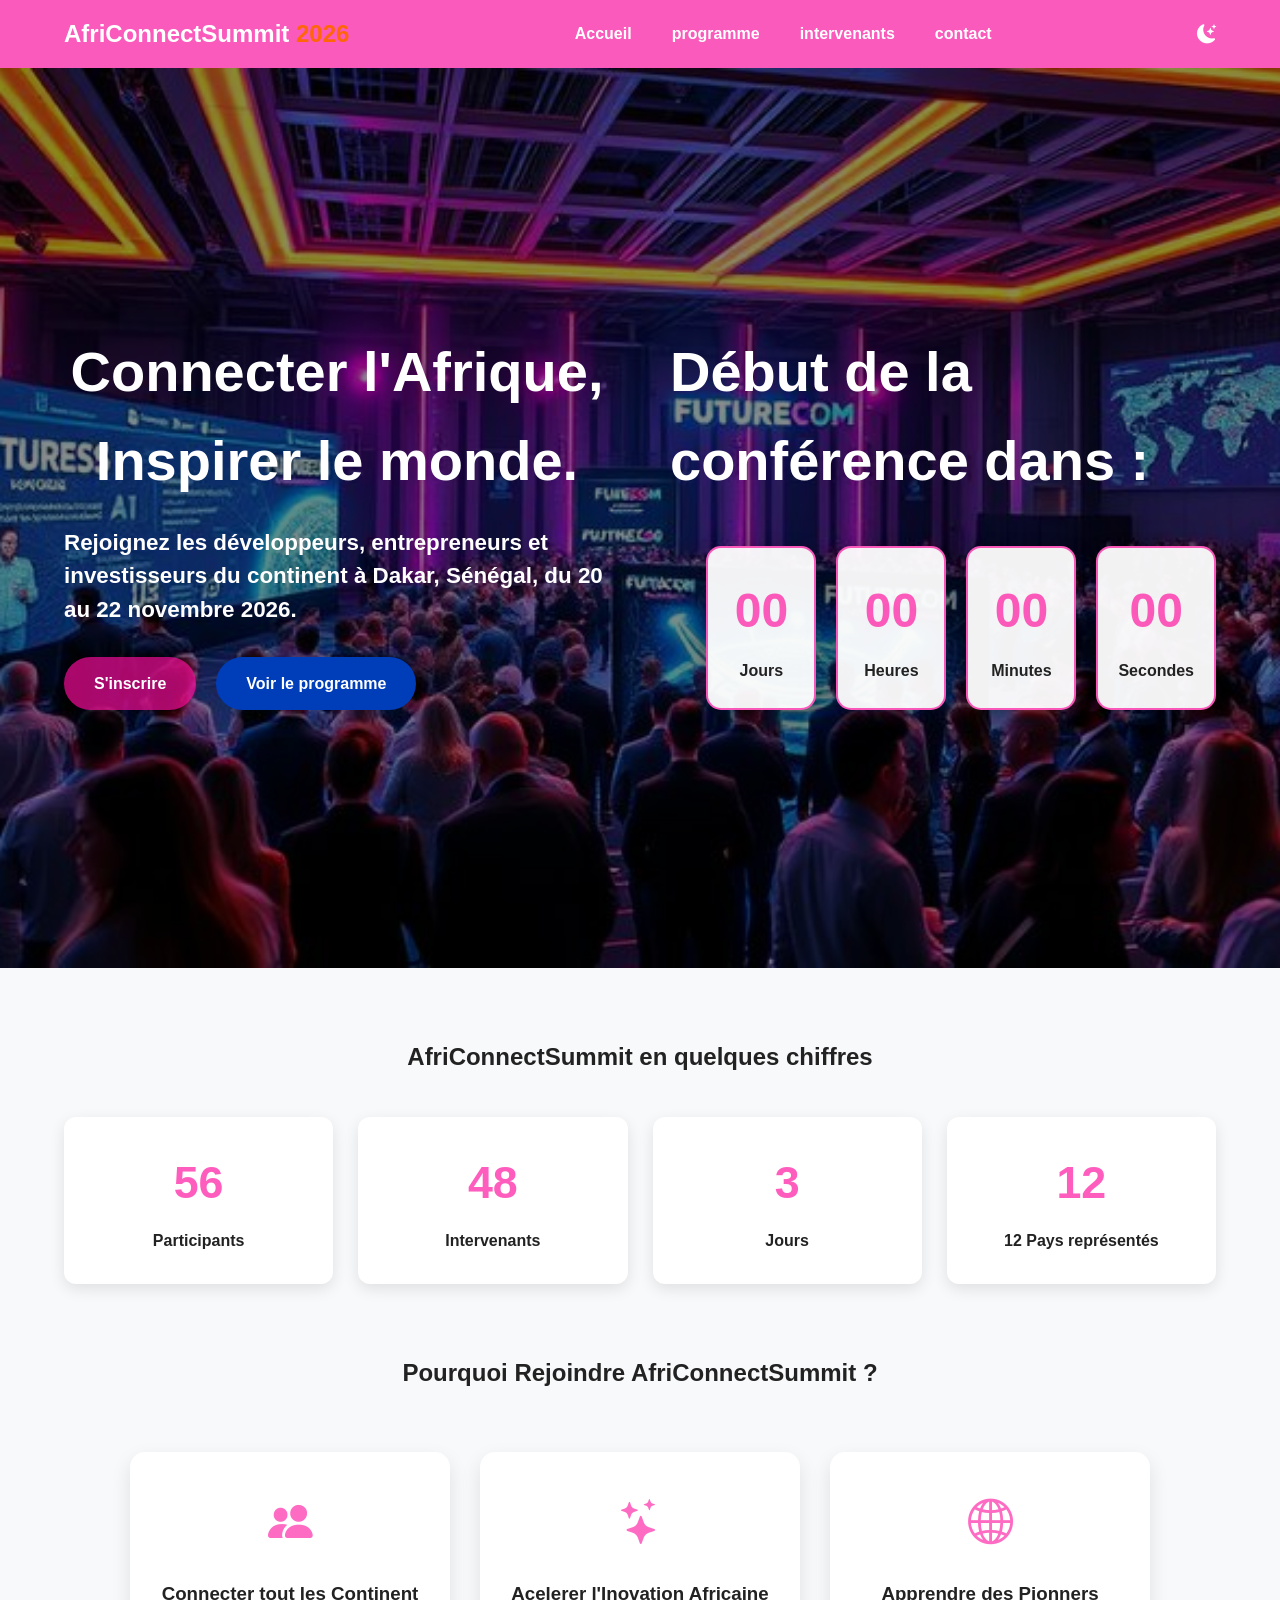
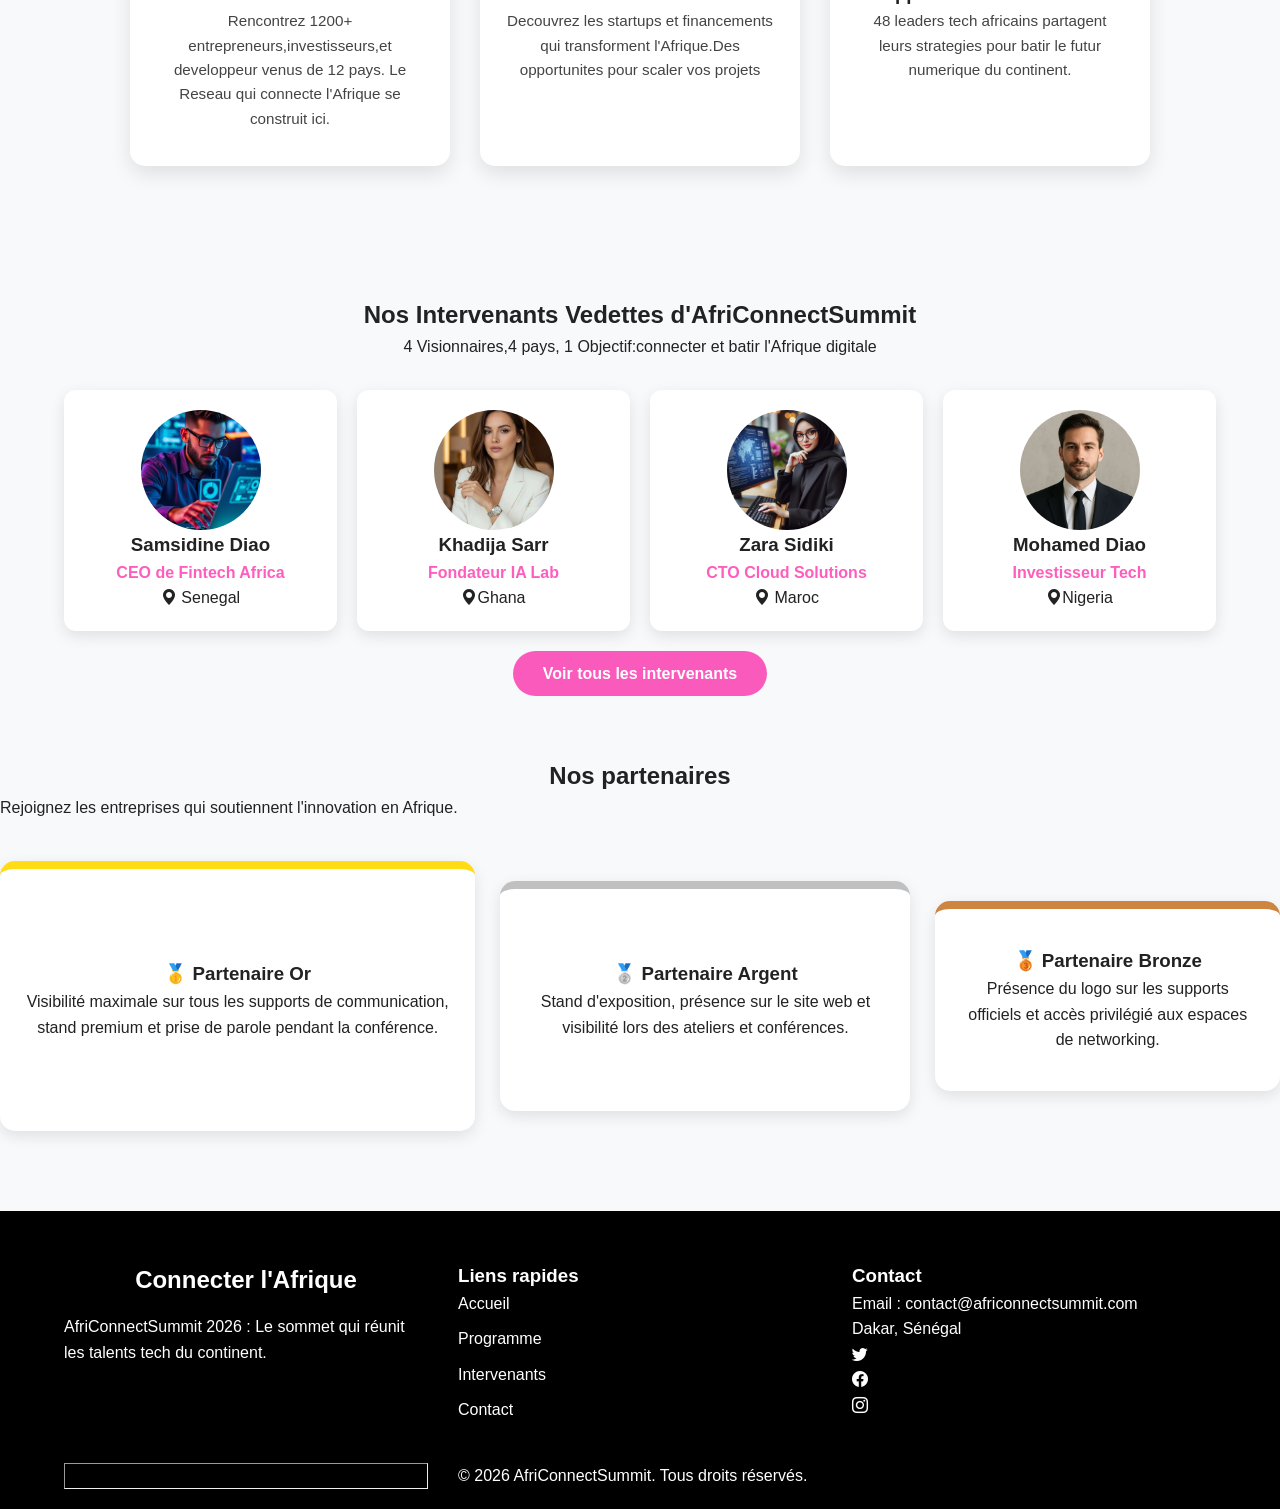
==== commit 589378d1: "COMMIT9:Message : Déploiement : GitHub Pages activé, README finalisé et modifications" ====
--- a/index.html
+++ b/index.html
@@ -112,17 +112,17 @@
 
             <div class="stat-item">
                 <span class="counter" data-target="1200">0</span>
-                <p>+1 200 Participants</p>
+                <p> Participants</p>
             </div>
 
             <div class="stat-item">
                 <span class="counter" data-target="48">0</span>
-                <p>48 Intervenants</p>
+                <p>Intervenants</p>
             </div>
 
             <div class="stat-item">
                 <span class="counter" data-target="3">0</span>
-                <p>3 Jours</p>
+                <p>Jours</p>
             </div>
 
             <div class="stat-item">
--- a/css/style.css
+++ b/css/style.css
@@ -164,6 +164,7 @@
 }
 
 
+
 .hero-texte h2,h1{
     font-size:3.5rem;
     margin-bottom:20px;
@@ -574,7 +575,39 @@
 .pays{
     color:#777;
 }
-
+/*================ FILTRES INTERVENANTS ================*/
+
+.filtres{
+    display:flex;
+    justify-content:center;
+    align-items:center;
+    gap:15px;
+    flex-wrap:wrap;
+    margin:30px 0;
+}
+
+.btn-filtre{
+    padding:12px 25px;
+    border:2px solid var(--primary);
+    border-radius:30px;
+    background:#fff;
+    color:var(--primary);
+    font-size:1rem;
+    font-weight:bold;
+    cursor:pointer;
+    transition:.3s;
+}
+
+.btn-filtre:hover{
+    background:var(--primary);
+    color:#fff;
+}
+
+.btn-filtre.active{
+    background:var(--primary);
+    color:#fff;
+    box-shadow:0 5px 15px rgba(0,0,0,.2);
+}
 
 /*================ INTERVENANTS VEDETTES ================*/
 .speakers{
@@ -953,7 +986,7 @@
     color:#fff;
 }
 
-.dark-mode .time-box p,{  /* le texte jours dois rester blanc  */
+.dark-mode .time-box p{  /* le texte jours dois rester blanc  */
 
     color:#fff;
 }
